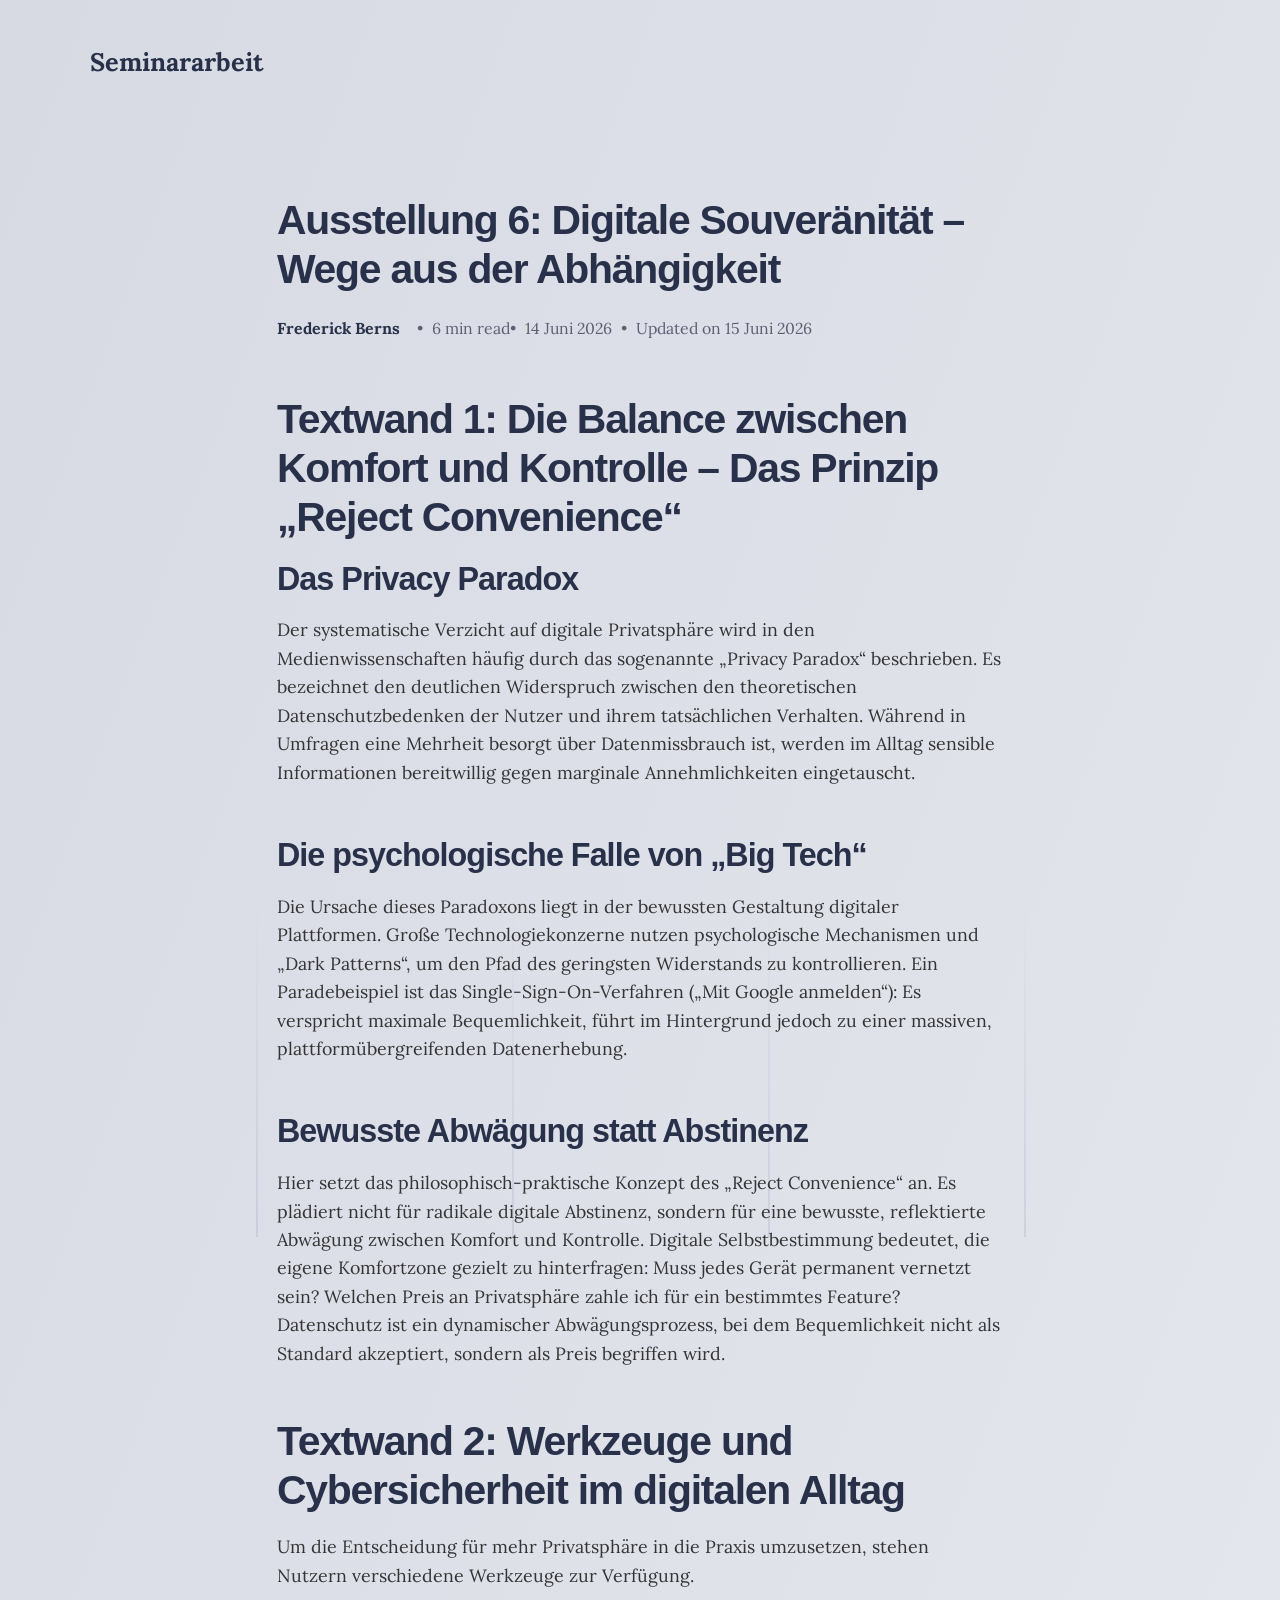
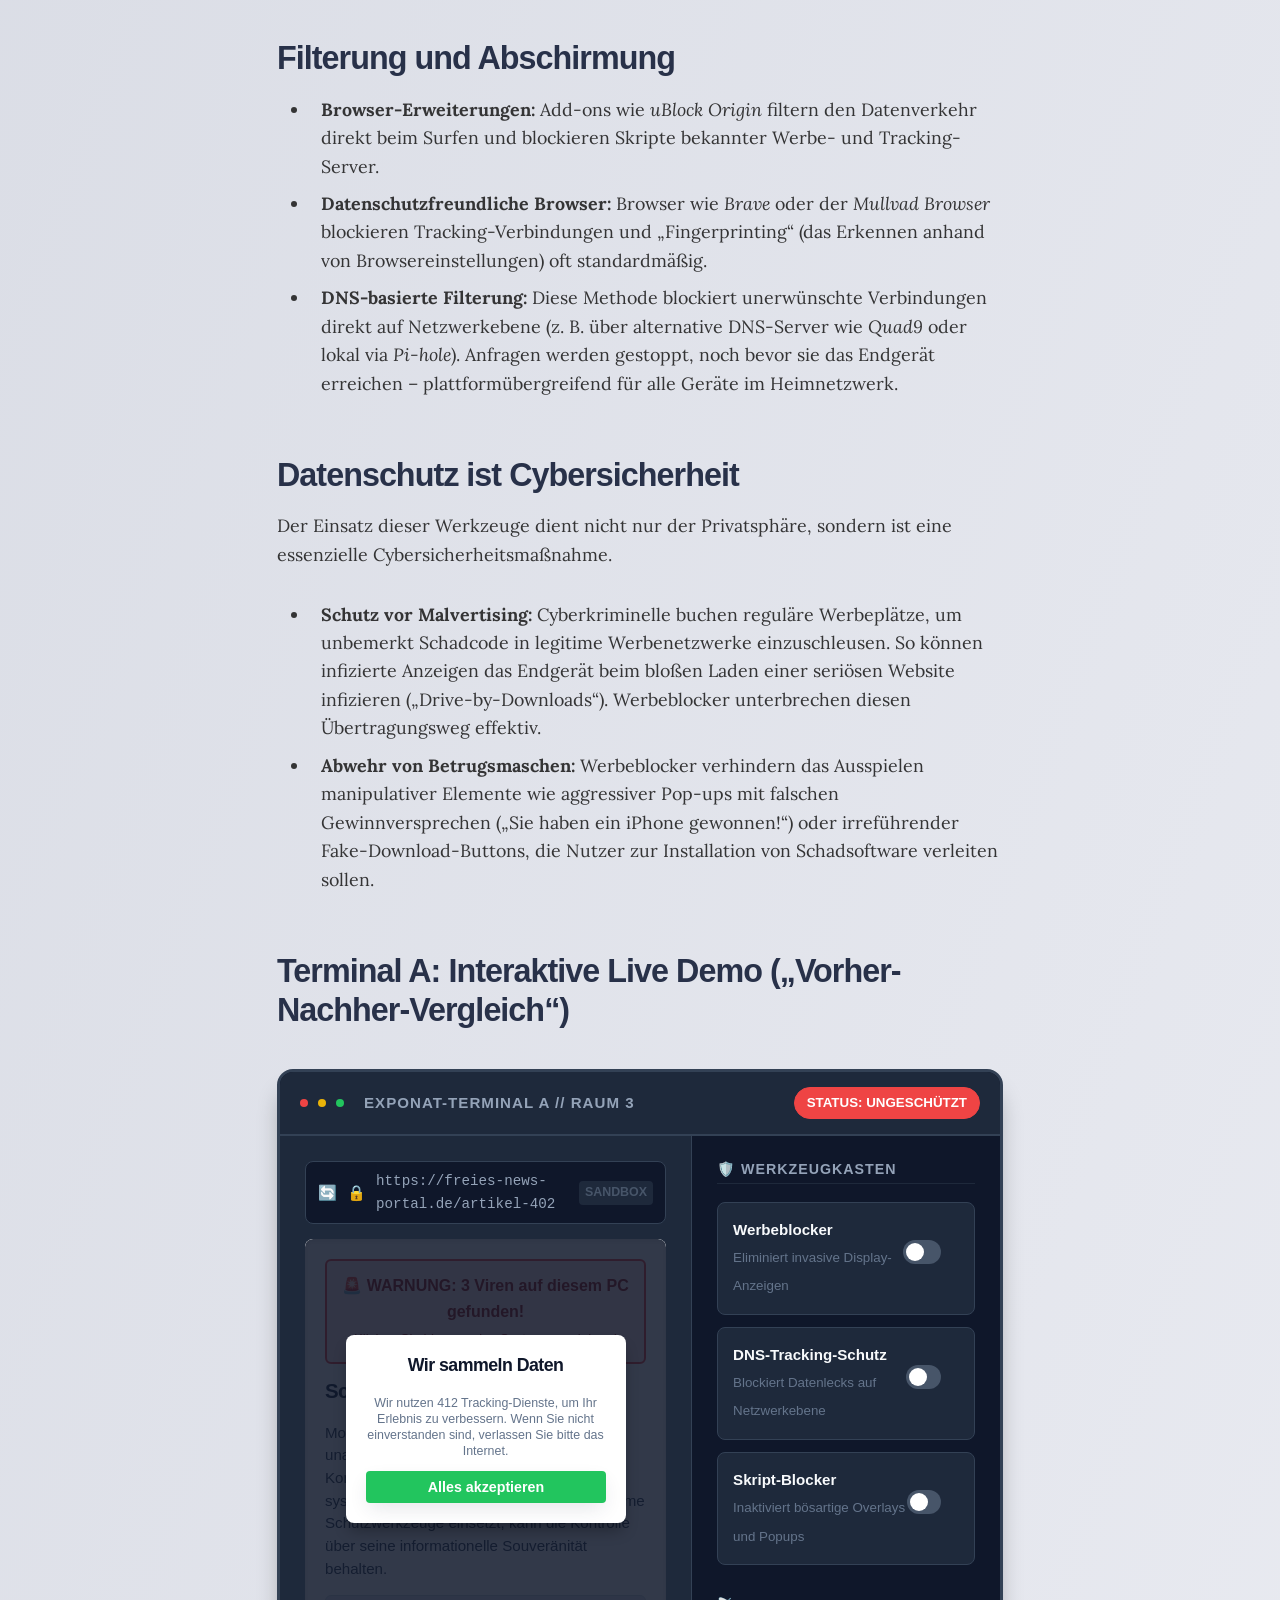
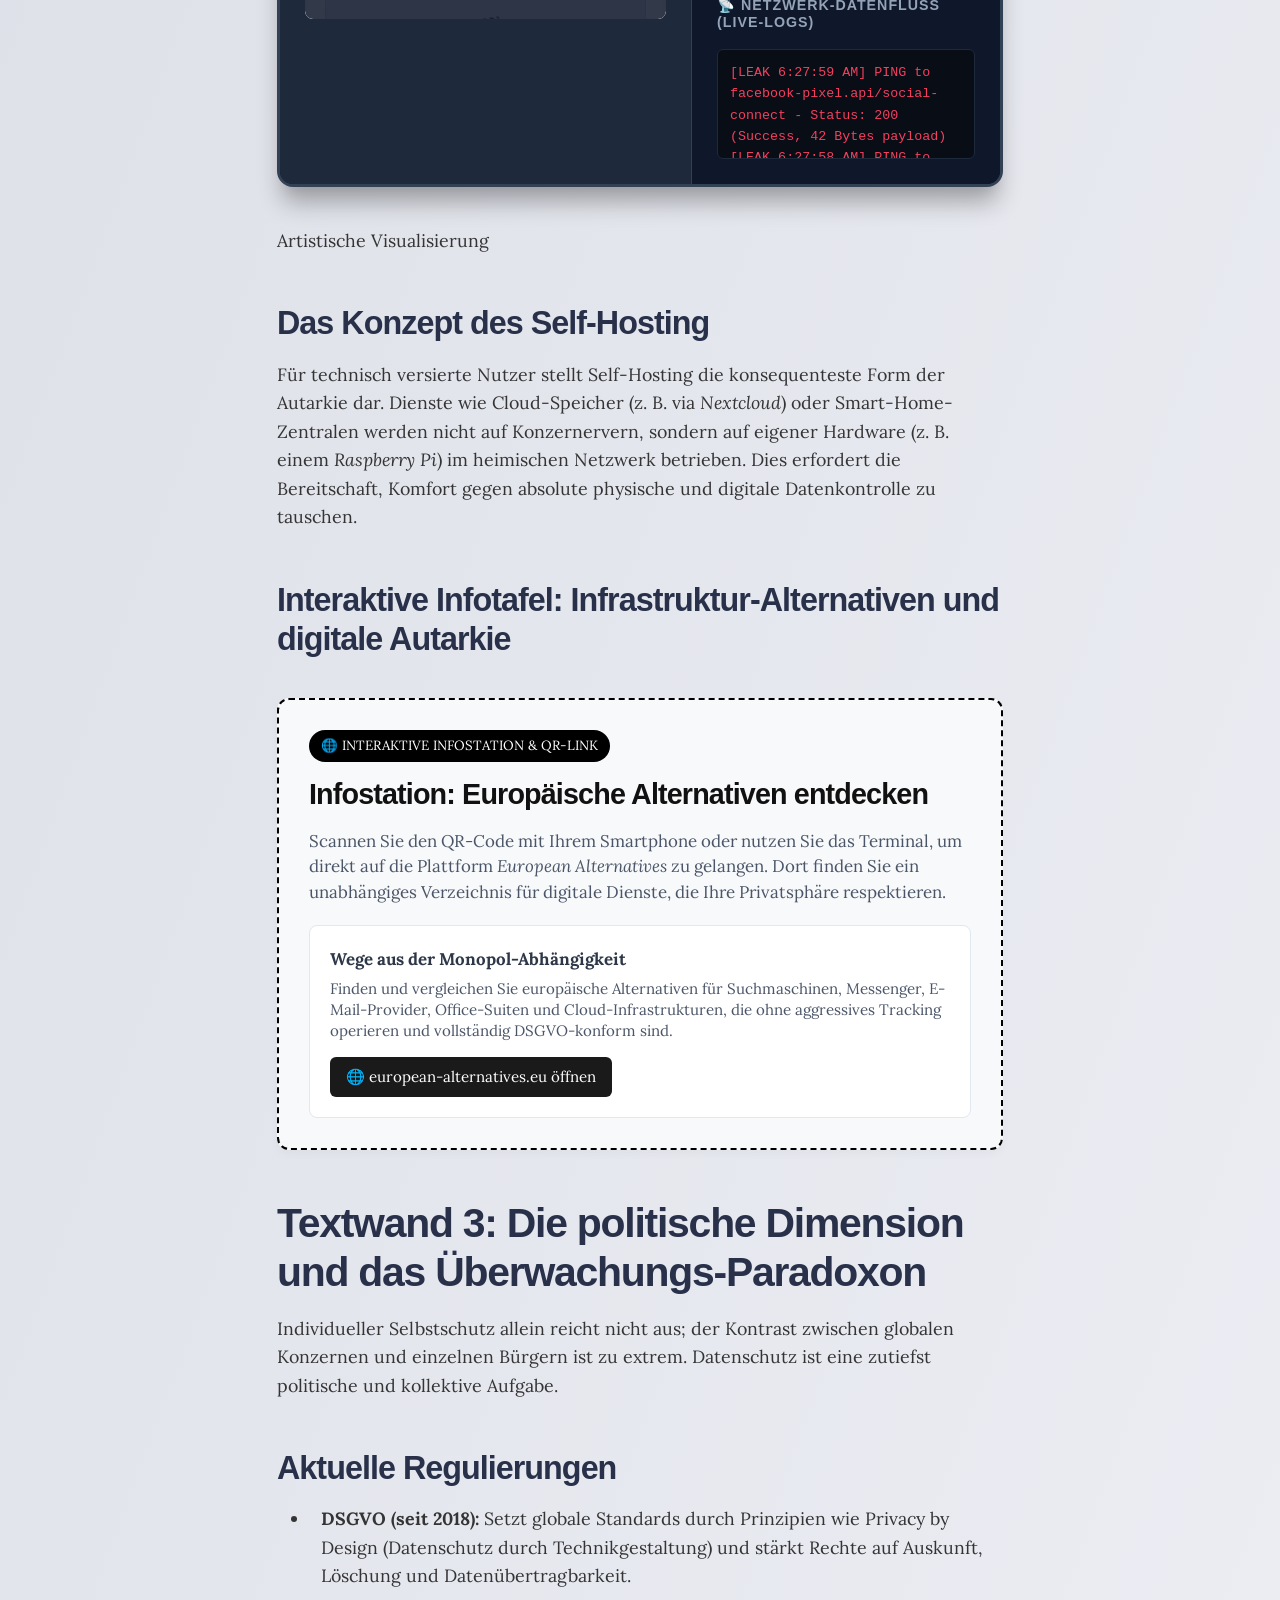
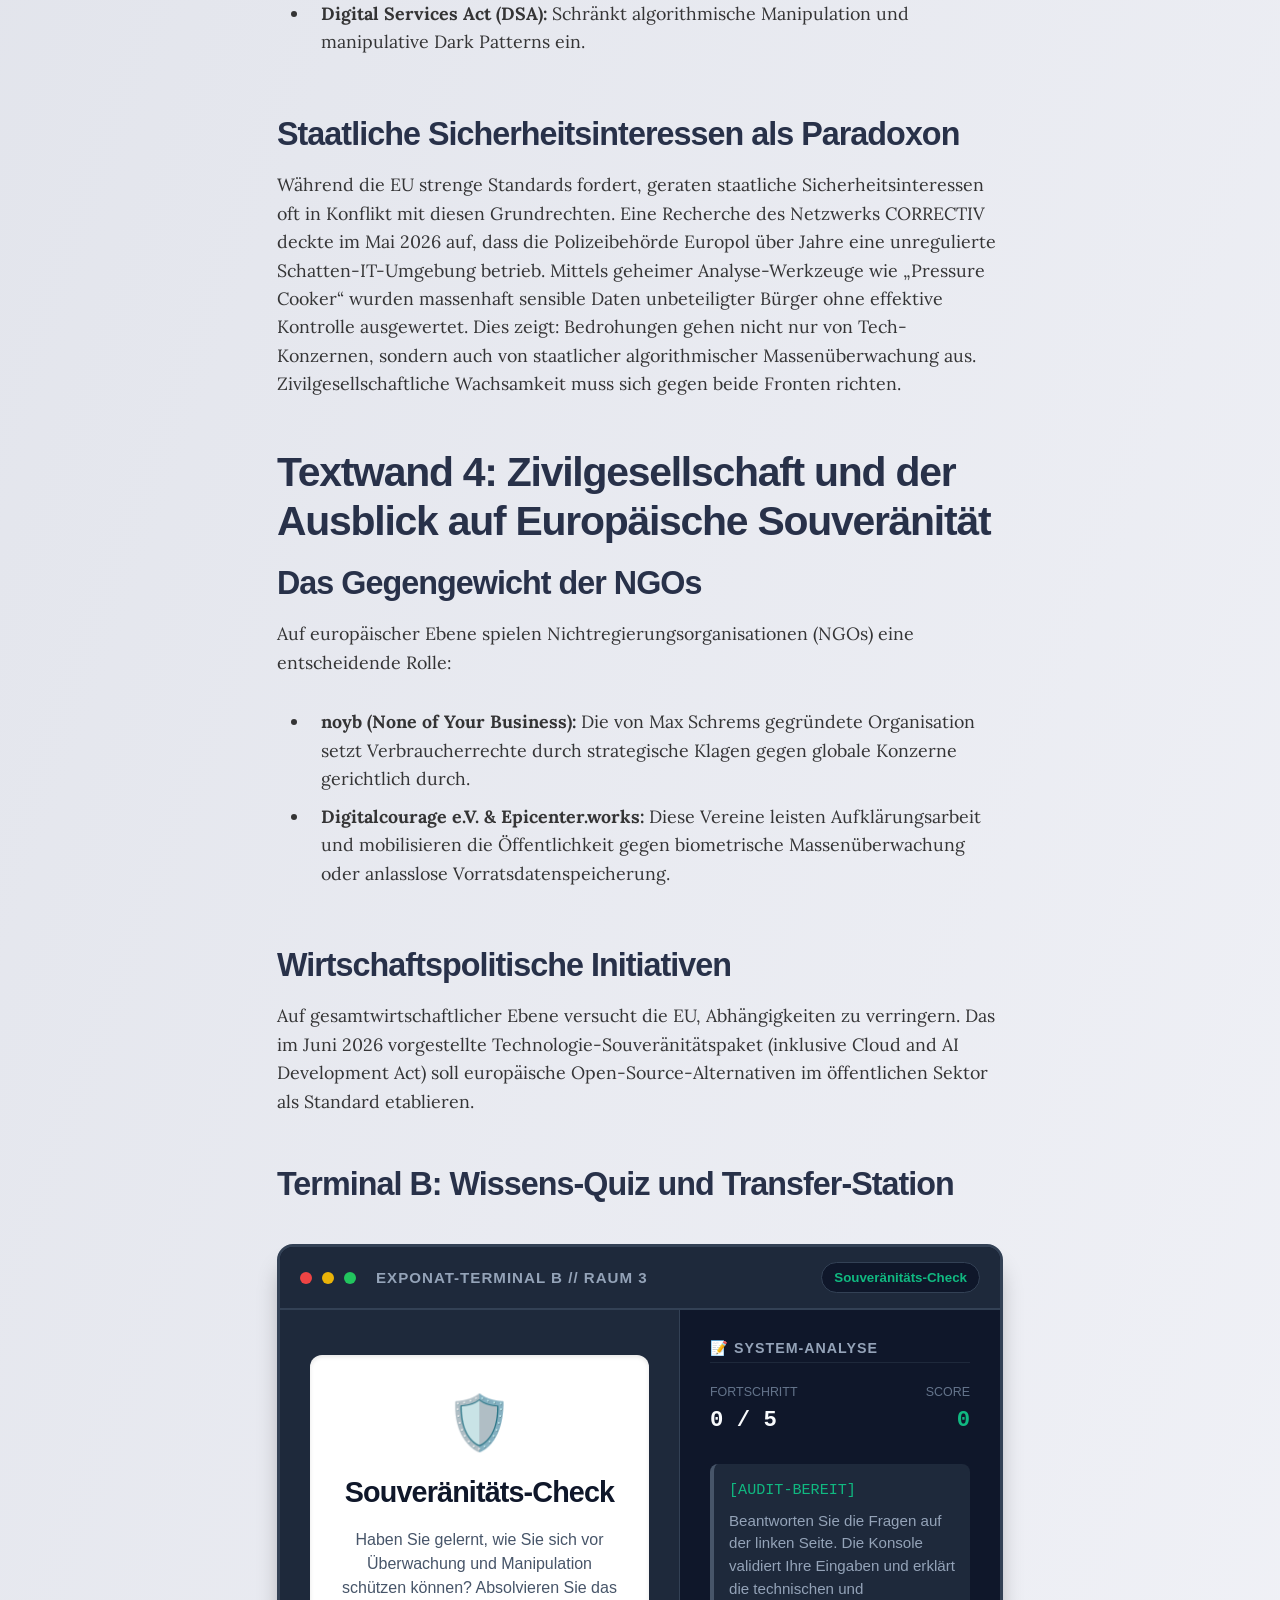
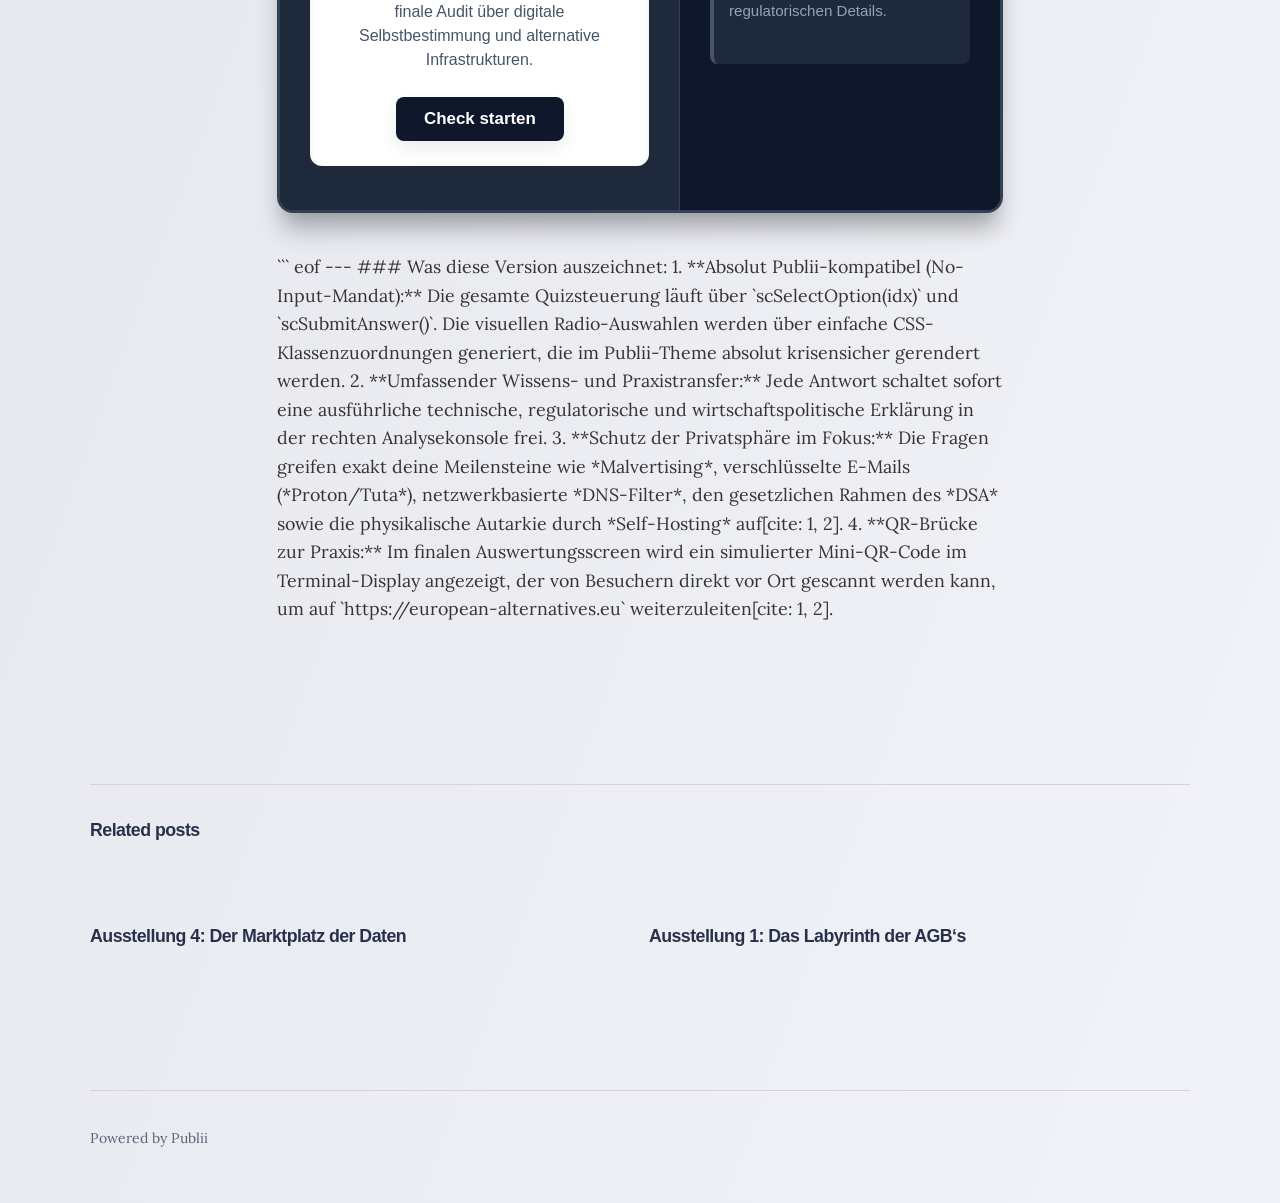
==== seminararbeit-files/ausstellung-digitale-souveraenitaet.html @ 79a23153 "Add files via upload" ====
<!DOCTYPE html><html lang="de"><head><meta charset="utf-8"><meta http-equiv="X-UA-Compatible" content="IE=edge"><meta name="viewport" content="width=device-width,initial-scale=1"><title>Ausstellung 6: Digitale Souveränität – Wege aus der Abhängigkeit - Seminararbeit</title><meta name="description" content="Textwand 1: Die Balance zwischen Komfort und Kontrolle – Das Prinzip „Reject Convenience“ Das Privacy Paradox Der systematische Verzicht auf&hellip;"><meta name="generator" content="Publii Open-Source CMS for Static Site"><link rel="canonical" href="./ausstellung-digitale-souveraenitaet.html"><link rel="preload" href="./assets/dynamic/fonts/lora/lora.woff2" as="font" type="font/woff2" crossorigin><link rel="preload" href="./assets/dynamic/fonts/lora/lora-italic.woff2" as="font" type="font/woff2" crossorigin><link rel="stylesheet" href="./assets/css/style.css?v=28a5eb87a5143db8fe2c1caca7e38a51"><script type="application/ld+json">{"@context":"http://schema.org","@type":"Article","mainEntityOfPage":{"@type":"WebPage","@id":"./ausstellung-digitale-souveraenitaet.html"},"headline":"Ausstellung 6: Digitale Souveränität – Wege aus der Abhängigkeit","datePublished":"2026-06-14T15:18+02:00","dateModified":"2026-06-15T05:45+02:00","description":"Textwand 1: Die Balance zwischen Komfort und Kontrolle – Das Prinzip „Reject Convenience“ Das Privacy Paradox Der systematische Verzicht auf&hellip;","author":{"@type":"Person","name":"Frederick Berns","url":"./authors/frederick-berns/"},"publisher":{"@type":"Organization","name":"Frederick Berns"}}</script><noscript><style>img[loading] {
                    opacity: 1;
                }</style></noscript></head><body class="post-template lines"><div class="container lines lines--right"><header class="header"><a href="index.html" class="logo">Seminararbeit</a></header><main class="main post"><article class="content"><header class="content__inner content__header"><h1 class="content__title">Ausstellung 6: Digitale Souveränität – Wege aus der Abhängigkeit</h1><div class="content__meta"><div class="content__meta__left"><a href="./authors/frederick-berns/" class="invert content__author" rel="author" title="Frederick Berns">Frederick Berns </a><span class="reading-time" aria-label="6 min read">6 min read</span></div><div class="content__meta__right"><time datetime="2026-06-14T15:18" class="content__date">14 Juni 2026</time><div class="content__updated">Updated on <time datetime="2026-06-14T15:18" class="content__date">15 Juni 2026</time></div></div></div></header><div class="content__inner"><div class="content__entry"><h1 id="textwand-1-die-balance-zwischen-komfort-und-kontrolle-das-prinzip-reject-convenience">Textwand 1: Die Balance zwischen Komfort und Kontrolle – Das Prinzip „Reject Convenience“</h1><h2 id="das-privacy-paradox">Das Privacy Paradox</h2><p>Der systematische Verzicht auf digitale Privatsphäre wird in den Medienwissenschaften häufig durch das sogenannte „Privacy Paradox“ beschrieben. Es bezeichnet den deutlichen Widerspruch zwischen den theoretischen Datenschutzbedenken der Nutzer und ihrem tatsächlichen Verhalten. Während in Umfragen eine Mehrheit besorgt über Datenmissbrauch ist, werden im Alltag sensible Informationen bereitwillig gegen marginale Annehmlichkeiten eingetauscht.</p><h2 id="die-psychologische-falle-von-big-tech">Die psychologische Falle von „Big Tech“</h2><p>Die Ursache dieses Paradoxons liegt in der bewussten Gestaltung digitaler Plattformen. Große Technologiekonzerne nutzen psychologische Mechanismen und „Dark Patterns“, um den Pfad des geringsten Widerstands zu kontrollieren. Ein Paradebeispiel ist das Single-Sign-On-Verfahren („Mit Google anmelden“): Es verspricht maximale Bequemlichkeit, führt im Hintergrund jedoch zu einer massiven, plattformübergreifenden Datenerhebung.</p><h2 id="bewusste-abwaegung-statt-abstinenz">Bewusste Abwägung statt Abstinenz</h2><p>Hier setzt das philosophisch-praktische Konzept des „Reject Convenience“ an. Es plädiert nicht für radikale digitale Abstinenz, sondern für eine bewusste, reflektierte Abwägung zwischen Komfort und Kontrolle. Digitale Selbstbestimmung bedeutet, die eigene Komfortzone gezielt zu hinterfragen: Muss jedes Gerät permanent vernetzt sein? Welchen Preis an Privatsphäre zahle ich für ein bestimmtes Feature? Datenschutz ist ein dynamischer Abwägungsprozess, bei dem Bequemlichkeit nicht als Standard akzeptiert, sondern als Preis begriffen wird.</p><h1 id="textwand-2-werkzeuge-und-cybersicherheit-im-digitalen-alltag">Textwand 2: Werkzeuge und Cybersicherheit im digitalen Alltag</h1><p>Um die Entscheidung für mehr Privatsphäre in die Praxis umzusetzen, stehen Nutzern verschiedene Werkzeuge zur Verfügung.</p><h2 id="filterung-und-abschirmung">Filterung und Abschirmung</h2><ul><li><b>Browser-Erweiterungen:</b> Add-ons wie <i>uBlock Origin</i> filtern den Datenverkehr direkt beim Surfen und blockieren Skripte bekannter Werbe- und Tracking-Server.</li><li><b>Datenschutzfreundliche Browser:</b> Browser wie <i>Brave</i> oder der <i>Mullvad Browser</i> blockieren Tracking-Verbindungen und „Fingerprinting“ (das Erkennen anhand von Browsereinstellungen) oft standardmäßig.</li><li><b>DNS-basierte Filterung:</b> Diese Methode blockiert unerwünschte Verbindungen direkt auf Netzwerkebene (z. B. über alternative DNS-Server wie <i>Quad9</i> oder lokal via <i>Pi-hole</i>). Anfragen werden gestoppt, noch bevor sie das Endgerät erreichen – plattformübergreifend für alle Geräte im Heimnetzwerk.</li></ul><h2 id="datenschutz-ist-cybersicherheit">Datenschutz ist Cybersicherheit</h2><p>Der Einsatz dieser Werkzeuge dient nicht nur der Privatsphäre, sondern ist eine essenzielle Cybersicherheitsmaßnahme.</p><ul><li><b>Schutz vor Malvertising:</b> Cyberkriminelle buchen reguläre Werbeplätze, um unbemerkt Schadcode in legitime Werbenetzwerke einzuschleusen. So können infizierte Anzeigen das Endgerät beim bloßen Laden einer seriösen Website infizieren („Drive-by-Downloads“). Werbeblocker unterbrechen diesen Übertragungsweg effektiv.</li><li><b>Abwehr von Betrugsmaschen:</b> Werbeblocker verhindern das Ausspielen manipulativer Elemente wie aggressiver Pop-ups mit falschen Gewinnversprechen („Sie haben ein iPhone gewonnen!“) oder irreführender Fake-Download-Buttons, die Nutzer zur Installation von Schadsoftware verleiten sollen.</li></ul><h2 id="terminal-a-interaktive-live-demo-vorher-nachher-vergleich">Terminal A: Interaktive Live Demo („Vorher-Nachher-Vergleich“)</h2><div><style>/* Kapselung aller Styles, um Konflikte mit dem Publii-Theme zu verhindern */
    .dw-container * {
        box-sizing: border-box;
    }
    .dw-container {
        margin: 40px 0;
        font-family: -apple-system, BlinkMacSystemFont, "Segoe UI", Roboto, Helvetica, Arial, sans-serif;
        background-color: #0f172a;
        color: #f8fafc;
        border-radius: 16px;
        border: 3px solid #334155;
        box-shadow: 0 20px 25px -5px rgba(0, 0, 0, 0.3), 0 10px 10px -5px rgba(0, 0, 0, 0.04);
        overflow: hidden;
    }
    /* Split-Screen Layout */
    .dw-split-layout {
        display: flex;
        flex-wrap: wrap;
        min-height: 550px;
    }
    .dw-sandbox-panel {
        flex: 1.4;
        min-width: 340px;
        padding: 25px;
        background-color: #1e293b;
        border-right: 1px solid #334155;
        display: flex;
        flex-direction: column;
    }
    .dw-control-panel {
        flex: 1;
        min-width: 280px;
        padding: 25px;
        background-color: #0f172a;
        display: flex;
        flex-direction: column;
        justify-content: space-between;
    }
    /* Browser UI */
    .dw-browser-chrome {
        background-color: #0f172a;
        border-radius: 8px;
        padding: 8px 12px;
        margin-bottom: 15px;
        display: flex;
        align-items: center;
        gap: 10px;
        border: 1px solid #334155;
    }
    .dw-dot {
        width: 8px;
        height: 8px;
        border-radius: 50%;
    }
    .dw-browser-viewport {
        background-color: #ffffff;
        color: #1e293b;
        border-radius: 8px;
        padding: 20px;
        flex: 1;
        position: relative;
        overflow-y: auto;
        max-height: 380px;
        box-shadow: inset 0 2px 4px rgba(0,0,0,0.1);
        font-size: 0.9rem;
    }
    /* Animierte, fiese Banner & Overlays */
    .dw-shaking-ad {
        background: #fee2e2;
        border: 2px solid #ef4444;
        border-radius: 6px;
        padding: 12px;
        margin-bottom: 15px;
        color: #991b1b;
        font-weight: bold;
        text-align: center;
        animation: dw-shake 0.5s infinite;
    }
    .dw-cookie-overlay {
        position: absolute;
        top: 0; left: 0; right: 0; bottom: 0;
        background: rgba(15, 23, 42, 0.85);
        display: flex;
        align-items: center;
        justify-content: center;
        padding: 20px;
        z-index: 50;
        border-radius: 8px;
    }
    .dw-cookie-box {
        background: #ffffff;
        border-radius: 8px;
        padding: 20px;
        text-align: center;
        box-shadow: 0 10px 15px -3px rgba(0, 0, 0, 0.3);
        max-width: 280px;
    }
    /* Slick Toggles (Kippschalter) */
    .dw-toggle-row {
        background-color: #1e293b;
        border-radius: 8px;
        padding: 15px;
        margin-bottom: 12px;
        display: flex;
        justify-content: space-between;
        align-items: center;
        border: 1px solid #334155;
    }
    .dw-switch {
        position: relative;
        display: inline-block;
        width: 48px;
        height: 24px;
    }
    .dw-switch input {
        opacity: 0;
        width: 0;
        height: 0;
    }
    .dw-slider {
        position: absolute;
        cursor: pointer;
        top: 0; left: 0; right: 0; bottom: 0;
        background-color: #475569;
        transition: .3s;
        border-radius: 24px;
    }
    .dw-slider:before {
        position: absolute;
        content: "";
        height: 18px;
        width: 18px;
        left: 3px;
        bottom: 3px;
        background-color: white;
        transition: .3s;
        border-radius: 50%;
    }
    input:checked + .dw-slider {
        background-color: #22c55e;
    }
    input:checked + .dw-slider:before {
        transform: translateX(24px);
    }
    /* Live Log Konsole */
    .dw-live-log {
        background-color: #090d16;
        border-radius: 6px;
        padding: 12px;
        font-family: monospace;
        font-size: 0.75rem;
        color: #ef4444;
        height: 110px;
        overflow-y: hidden;
        border: 1px solid #1e293b;
        position: relative;
    }
    /* Keyframes */
    @keyframes dw-shake {
        0% { transform: translate(1px, 1px) rotate(0deg); }
        10% { transform: translate(-1px, -1px) rotate(-0.5deg); }
        20% { transform: translate(-2px, 0px) rotate(0.5deg); }
        30% { transform: translate(0px, 1px) rotate(0deg); }
        40% { transform: translate(1px, -1px) rotate(0.5deg); }
        50% { transform: translate(-1px, 1px) rotate(-0.5deg); }
        60% { transform: translate(-2px, 1px) rotate(0deg); }
        70% { transform: translate(1px, 1px) rotate(-0.5deg); }
        80% { transform: translate(-1px, -1px) rotate(0.5deg); }
        90% { transform: translate(2px, 1px) rotate(0deg); }
        100% { transform: translate(1px, -1px) rotate(-0.5deg); }
    }</style><div class="dw-container"><div style="background-color: #1e293b; padding: 15px 20px; border-bottom: 2px solid #334155; display: flex; justify-content: space-between; align-items: center;"><div style="display: flex; align-items: center; gap: 10px;"><span class="dw-dot" style="background-color: #ef4444;"></span> <span class="dw-dot" style="background-color: #eab308;"></span> <span class="dw-dot" style="background-color: #22c55e;"></span> <strong style="margin-left: 10px; font-size: 0.85rem; letter-spacing: 1px; color: #94a3b8; text-transform: uppercase;">Exponat-Terminal A // Raum 3</strong></div><div id="dw-main-badge" style="background-color: #ef4444; padding: 4px 12px; border-radius: 20px; font-size: 0.75rem; font-weight: bold; color: #ffffff; border: 1px solid #ef4444; transition: all 0.3s;">STATUS: UNGESCHÜTZT</div></div><div class="dw-split-layout"><div class="dw-sandbox-panel"><div class="dw-browser-chrome"><span style="color: #64748b; font-size: 0.85rem;">🔄</span> <span style="color: #64748b; font-size: 0.85rem;">🔒</span> <span style="color: #94a3b8; font-size: 0.8rem; font-family: monospace; flex: 1;">https://freies-news-portal.de/artikel-402</span> <span style="color: #475569; font-size: 0.7rem; font-weight: bold; padding: 2px 6px; background: #1e293b; border-radius: 4px; text-transform: uppercase;">SANDBOX</span></div><div class="dw-browser-viewport" id="dw-viewport"><div id="dw-shaking-box" class="dw-shaking-ad">🚨 WARNUNG: 3 Viren auf diesem PC gefunden!<br><span style="font-size: 0.75rem; font-weight: normal; text-decoration: underline;">Klicken Sie hier, um das System zu reinigen!</span></div><div id="dw-cookie-banner" class="dw-cookie-overlay"><div class="dw-cookie-box"><h4 style="margin: 0 0 8px 0; color: #0f172a; font-size: 1rem;">Wir sammeln Daten</h4><p style="font-size: 0.7rem; color: #64748b; line-height: 1.3; margin-bottom: 12px;">Wir nutzen 412 Tracking-Dienste, um Ihr Erlebnis zu verbessern. Wenn Sie nicht einverstanden sind, verlassen Sie bitte das Internet.</p><button style="background: #22c55e; color: white; border: none; padding: 8px 15px; border-radius: 4px; font-weight: bold; font-size: 0.8rem; width: 100%; cursor: pointer;">Alles akzeptieren</button></div></div><div id="dw-page-content" style="text-align: left; line-height: 1.5; color: #334155;"><h3 id="dw-content-title" style="margin-top: 0; color: #1e293b; font-size: 1.15rem;">Schattenseiten der Technologie</h3><p id="dw-content-p" style="font-size: 0.85rem; margin-bottom: 15px;">Moderne Benutzeroberflächen tracken unaufhörlich jeden Ihrer Klicks. Große Konzerne finanzieren sich primär über den systematischen Datenabgriff. Nur wer wirksame Schutzwerkzeuge einsetzt, kann die Kontrolle über seine informationelle Souveränität behalten.</p><div id="dw-video-ad" style="background: #e2e8f0; border: 1px solid #cbd5e1; padding: 15px; border-radius: 6px; text-align: center; margin: 15px 0;"><span style="font-size: 1.5rem; display: block; margin-bottom: 5px;">🎬</span> <strong style="color: #0f172a; font-size: 0.8rem;">ANZEIGE: Gewinnen Sie JETZT ein neues iPhone!</strong> <span style="display: block; font-size: 0.7rem; color: #64748b; margin-top: 2px;">Werbevideo startet in 3 Sekunden...</span></div></div></div></div><div class="dw-control-panel"><div><h4 style="margin-top: 0; color: #94a3b8; font-size: 0.8rem; letter-spacing: 1px; text-transform: uppercase; margin-bottom: 15px; border-bottom: 1px solid #1e293b; padding-bottom: 5px;">🛡️ Werkzeugkasten</h4><div class="dw-toggle-row"><div><strong style="font-size: 0.85rem; display: block; color: #f8fafc;">Werbeblocker</strong> <span style="font-size: 0.75rem; color: #64748b;">Eliminiert invasive Display-Anzeigen</span></div><label class="dw-switch"><input type="checkbox" id="dw-toggle-ads" onchange="dwUpdateEngine()"> <span class="dw-slider"></span></label></div><div class="dw-toggle-row"><div><strong style="font-size: 0.85rem; display: block; color: #f8fafc;">DNS-Tracking-Schutz</strong> <span style="font-size: 0.75rem; color: #64748b;">Blockiert Datenlecks auf Netzwerkebene</span></div><label class="dw-switch"><input type="checkbox" id="dw-toggle-tracking" onchange="dwUpdateEngine()"> <span class="dw-slider"></span></label></div><div class="dw-toggle-row"><div><strong style="font-size: 0.85rem; display: block; color: #f8fafc;">Skript-Blocker</strong> <span style="font-size: 0.75rem; color: #64748b;">Inaktiviert bösartige Overlays und Popups</span></div><label class="dw-switch"><input type="checkbox" id="dw-toggle-scripts" onchange="dwUpdateEngine()"> <span class="dw-slider"></span></label></div></div><div style="margin-top: 20px;"><h4 style="margin-top: 0; color: #94a3b8; font-size: 0.8rem; letter-spacing: 1px; text-transform: uppercase; margin-bottom: 10px;">📡 Netzwerk-Datenfluss (Live-Logs)</h4><div id="dw-log-screen" class="dw-live-log"></div></div></div></div></div><script>// Globale Zustände der Schalter
    const dwConfig = {
        ads: false,
        tracking: false,
        scripts: false
    };

    // Tracker-URLs für die Live-Simulation
    const dwTrackerDomains = [
        "doubleclick-networks.com/track/user",
        "adservice.google-analytics.internal/pixel",
        "facebook-pixel.api/social-connect",
        "ad-server-04.io/bidding/auction",
        "data-brokers.com/profile/sync"
    ];

    let dwIntervalId = null;

    // Funktion zur Simulation der kontinuierlich eintreffenden Tracking-Verbindungen
    function dwStartLogging() {
        if (dwIntervalId) clearInterval(dwIntervalId);
        
        const logScreen = document.getElementById('dw-log-screen');
        logScreen.innerHTML = `<span style="color: #38bdf8;">[INIT] System ready. Listening on socket...</span>`;
        
        dwIntervalId = setInterval(() => {
            if (dwConfig.tracking) {
                // Tracking ist blockiert
                logScreen.innerHTML = `<span style="color: #22c55e;">[SHIELD] Connection blocked: DNS query hijacked by DNS-Filter.</span><br>` + logScreen.innerHTML;
            } else {
                // Tracking ist aktiv (Datenlecks!)
                const randDomain = dwTrackerDomains[Math.floor(Math.random() * dwTrackerDomains.length)];
                const timestamp = new Date().toLocaleTimeString();
                logScreen.innerHTML = `<span style="color: #f43f5e;">[LEAK ${timestamp}] PING to ${randDomain} - Status: 200 (Success, 42 Bytes payload)</span><br>` + logScreen.innerHTML;
            }
            
            // Log einkürzen, um Speicherlecks zu verhindern
            const lines = logScreen.innerHTML.split('<br>');
            if (lines.length > 7) {
                logScreen.innerHTML = lines.slice(0, 7).join('<br>');
            }
        }, 1200);
    }

    // Funktion, die beim Betätigen der Schalter aufgerufen wird
    function dwUpdateEngine() {
        dwConfig.ads = document.getElementById('dw-toggle-ads').checked;
        dwConfig.tracking = document.getElementById('dw-toggle-tracking').checked;
        dwConfig.scripts = document.getElementById('dw-toggle-scripts').checked;

        const viewport = document.getElementById('dw-viewport');
        const badge = document.getElementById('dw-main-badge');
        const shakingBox = document.getElementById('dw-shaking-box');
        const cookieBanner = document.getElementById('dw-cookie-banner');
        const videoAd = document.getElementById('dw-video-ad');
        const pageContent = document.getElementById('dw-page-content');
        const logScreen = document.getElementById('dw-log-screen');

        // 1. Werbeblocker-Logik
        if (dwConfig.ads) {
            shakingBox.style.display = 'none';
            if (videoAd) videoAd.style.display = 'none';
        } else {
            shakingBox.style.display = 'block';
            if (videoAd) videoAd.style.display = 'block';
        }

        // 2. Skriptblocker-Logik
        if (dwConfig.scripts) {
            cookieBanner.style.display = 'none';
            // Im aktivierten NoScript Modus stellen wir ein super-cleanes, barrierefreies Layout her
            viewport.style.backgroundColor = "#faf9f6"; // Schönes Sepia-Buch-Farbe
            viewport.style.color = "#111111";
            pageContent.style.filter = "none";
        } else {
            cookieBanner.style.display = dwConfig.scripts ? 'none' : 'flex';
            viewport.style.backgroundColor = "#ffffff";
            viewport.style.color = "#1e293b";
        }

        // 3. Tracking-Logik & Konsolen-Anzeige
        if (dwConfig.tracking) {
            logScreen.style.color = "#22c55e";
        } else {
            logScreen.style.color = "#ef4444";
        }

        // 4. Globaler Badge Status-Update (Berechnung der Autonomie)
        let activeCount = 0;
        if (dwConfig.ads) activeCount++;
        if (dwConfig.tracking) activeCount++;
        if (dwConfig.scripts) activeCount++;

        if (activeCount === 3) {
            badge.innerText = "STATUS: VOLLSTÄNDIG SOUVERÄN";
            badge.style.backgroundColor = "#22c55e";
            badge.style.borderColor = "#22c55e";
        } else if (activeCount > 0) {
            badge.innerText = "STATUS: TEILWEISE GESCHÜTZT";
            badge.style.backgroundColor = "#eab308";
            badge.style.borderColor = "#eab308";
            badge.style.color = "#0f172a";
        } else {
            badge.innerText = "STATUS: UNGESCHÜTZT";
            badge.style.backgroundColor = "#ef4444";
            badge.style.borderColor = "#ef4444";
            badge.style.color = "#ffffff";
        }
    }

    // Beim Laden des Terminals starten wir direkt die Logik
    window.onload = function() {
        dwStartLogging();
        dwUpdateEngine();
    };
    
    // Fallback falls window.onload in Publii blockiert ist
    setTimeout(() => {
        if (!dwIntervalId) {
            dwStartLogging();
            dwUpdateEngine();
        }
    }, 500);</script></div><p>Artistische Visualisierung</p><h2 id="das-konzept-des-self-hosting">Das Konzept des Self-Hosting</h2><p>Für technisch versierte Nutzer stellt Self-Hosting die konsequenteste Form der Autarkie dar. Dienste wie Cloud-Speicher (z. B. via <i>Nextcloud</i>) oder Smart-Home-Zentralen werden nicht auf Konzernervern, sondern auf eigener Hardware (z. B. einem <i>Raspberry Pi</i>) im heimischen Netzwerk betrieben. Dies erfordert die Bereitschaft, Komfort gegen absolute physische und digitale Datenkontrolle zu tauschen.</p><h2 id="interaktive-infotafel-infrastruktur-alternativen-und-digitale-autarkie">Interaktive Infotafel: Infrastruktur-Alternativen und digitale Autarkie</h2><div><div style="background-color: #f8f9fa; border: 2px dashed #000000; border-radius: 12px; padding: 30px; margin: 40px 0; box-shadow: 0 4px 10px rgba(0,0,0,0.03);"><div style="display: inline-block; background: #000000; color: #ffffff; padding: 5px 12px; border-radius: 20px; font-size: 0.75rem; font-weight: bold; uppercase; margin-bottom: 15px;">🌐 INTERAKTIVE INFOSTATION & QR-LINK</div><h3 style="margin-top: 0; color: #111111;">Infostation: Europäische Alternativen entdecken</h3><p style="color: #4a5568; font-size: 0.95rem; line-height: 1.5; margin-bottom: 20px;">Scannen Sie den QR-Code mit Ihrem Smartphone oder nutzen Sie das Terminal, um direkt auf die Plattform <em>European Alternatives</em> zu gelangen. Dort finden Sie ein unabhängiges Verzeichnis für digitale Dienste, die Ihre Privatsphäre respektieren.</p><div style="display: flex; flex-wrap: wrap; gap: 20px; background: #ffffff; padding: 20px; border-radius: 8px; border: 1px solid #e2e8f0; align-items: center;"><div style="flex: 1; min-width: 250px;"><strong style="font-size: 0.95rem; display: block; margin-bottom: 5px; color: #2d3748;">Wege aus der Monopol-Abhängigkeit</strong><p style="margin: 0 0 15px 0; font-size: 0.85rem; color: #4a5568; line-height: 1.4;">Finden und vergleichen Sie europäische Alternativen für Suchmaschinen, Messenger, E-Mail-Provider, Office-Suiten und Cloud-Infrastrukturen, die ohne aggressives Tracking operieren und vollständig DSGVO-konform sind.</p><a href="https://european-alternatives.eu" target="_blank" rel="noopener" style="display: inline-block; background: #1a1a1a; color: #ffffff; padding: 8px 16px; border-radius: 6px; text-decoration: none; font-size: 0.85rem; font-weight: bold;">🌐 european-alternatives.eu öffnen</a></div></div></div></div><h1 id="textwand-3-die-politische-dimension-und-das-ueberwachungs-paradoxon">Textwand 3: Die politische Dimension und das Überwachungs-Paradoxon</h1><p>Individueller Selbstschutz allein reicht nicht aus; der Kontrast zwischen globalen Konzernen und einzelnen Bürgern ist zu extrem. Datenschutz ist eine zutiefst politische und kollektive Aufgabe.</p><h2 id="aktuelle-regulierungen">Aktuelle Regulierungen</h2><ul><li><b>DSGVO (seit 2018):</b> Setzt globale Standards durch Prinzipien wie Privacy by Design (Datenschutz durch Technikgestaltung) und stärkt Rechte auf Auskunft, Löschung und Datenübertragbarkeit.</li><li><b>Digital Services Act (DSA):</b> Schränkt algorithmische Manipulation und manipulative Dark Patterns ein.</li></ul><h2 id="staatliche-sicherheitsinteressen-als-paradoxon">Staatliche Sicherheitsinteressen als Paradoxon</h2><p>Während die EU strenge Standards fordert, geraten staatliche Sicherheitsinteressen oft in Konflikt mit diesen Grundrechten. Eine Recherche des Netzwerks CORRECTIV deckte im Mai 2026 auf, dass die Polizeibehörde Europol über Jahre eine unregulierte Schatten-IT-Umgebung betrieb. Mittels geheimer Analyse-Werkzeuge wie „Pressure Cooker“ wurden massenhaft sensible Daten unbeteiligter Bürger ohne effektive Kontrolle ausgewertet. Dies zeigt: Bedrohungen gehen nicht nur von Tech-Konzernen, sondern auch von staatlicher algorithmischer Massenüberwachung aus. Zivilgesellschaftliche Wachsamkeit muss sich gegen beide Fronten richten.</p><h1 id="textwand-4-zivilgesellschaft-und-der-ausblick-auf-europaeische-souveraenitaet">Textwand 4: Zivilgesellschaft und der Ausblick auf Europäische Souveränität</h1><h2 id="das-gegengewicht-der-ngos">Das Gegengewicht der NGOs</h2><p>Auf europäischer Ebene spielen Nichtregierungsorganisationen (NGOs) eine entscheidende Rolle:</p><ul><li><b>noyb (None of Your Business):</b> Die von Max Schrems gegründete Organisation setzt Verbraucherrechte durch strategische Klagen gegen globale Konzerne gerichtlich durch.</li><li><b>Digitalcourage e.V. &amp; Epicenter.works:</b> Diese Vereine leisten Aufklärungsarbeit und mobilisieren die Öffentlichkeit gegen biometrische Massenüberwachung oder anlasslose Vorratsdatenspeicherung.</li></ul><h2 id="wirtschaftspolitische-initiativen">Wirtschaftspolitische Initiativen</h2><p>Auf gesamtwirtschaftlicher Ebene versucht die EU, Abhängigkeiten zu verringern. Das im Juni 2026 vorgestellte Technologie-Souveränitätspaket (inklusive Cloud and AI Development Act) soll europäische Open-Source-Alternativen im öffentlichen Sektor als Standard etablieren.</p><h2 id="terminal-b-wissens-quiz-und-transfer-station">Terminal B: Wissens-Quiz und Transfer-Station</h2><div><div class="sc-terminal-wrapper" style="margin: 40px 0; font-family: -apple-system, BlinkMacSystemFont, 'Segoe UI', Roboto, Helvetica, Arial, sans-serif; background-color: #0f172a; color: #f8fafc; border-radius: 16px; border: 3px solid #334155; box-shadow: 0 20px 25px -5px rgba(0, 0, 0, 0.3), 0 10px 10px -5px rgba(0, 0, 0, 0.04); overflow: hidden;"><div style="background-color: #1e293b; padding: 15px 20px; border-bottom: 2px solid #334155; display: flex; justify-content: space-between; align-items: center;"><div style="display: flex; align-items: center; gap: 10px;"><span style="display: inline-block; width: 12px; height: 12px; background-color: #ef4444; border-radius: 50%;"></span> <span style="display: inline-block; width: 12px; height: 12px; background-color: #eab308; border-radius: 50%;"></span> <span style="display: inline-block; width: 12px; height: 12px; background-color: #22c55e; border-radius: 50%;"></span> <strong style="margin-left: 10px; font-size: 0.85rem; letter-spacing: 1px; color: #94a3b8; text-transform: uppercase;">Exponat-Terminal B // Raum 3</strong></div><div style="background-color: #0f172a; padding: 4px 12px; border-radius: 20px; font-size: 0.75rem; font-weight: bold; color: #10b981; border: 1px solid #334155;">Souveränitäts-Check</div></div><div class="sc-main-layout" style="display: flex; flex-wrap: wrap; min-height: 500px;"><div style="flex: 1; min-width: 320px; padding: 30px; border-right: 1px solid #334155; background-color: #1e293b; display: flex; flex-direction: column; justify-content: center;"><div id="sc-quiz-viewport" style="background-color: #ffffff; color: #1e293b; border-radius: 12px; padding: 25px; box-shadow: inset 0 2px 4px rgba(0,0,0,0.1); min-height: 365px; display: flex; flex-direction: column; justify-content: center;"><div style="text-align: center;"><span style="font-size: 3rem; display: block; margin-bottom: 10px;">🛡️</span><h3 style="color: #0f172a; margin-top: 0; margin-bottom: 10px;">Souveränitäts-Check</h3><p style="color: #475569; font-size: 0.9rem; line-height: 1.5; margin-bottom: 25px;">Haben Sie gelernt, wie Sie sich vor Überwachung und Manipulation schützen können? Absolvieren Sie das finale Audit über digitale Selbstbestimmung und alternative Infrastrukturen.</p><button onclick="scStartQuiz()" style="background-color: #0f172a; color: #ffffff; border: none; padding: 12px 28px; border-radius: 8px; font-weight: bold; cursor: pointer; font-size: 0.95rem; transition: background 0.2s;">Check starten</button></div></div></div><div style="width: 320px; padding: 30px; background-color: #0f172a; display: flex; flex-direction: column; justify-content: space-between;"><div><h4 style="margin-top: 0; color: #94a3b8; font-size: 0.8rem; letter-spacing: 1px; text-transform: uppercase; margin-bottom: 20px; border-bottom: 1px solid #1e293b; padding-bottom: 5px;">📝 System-Analyse</h4><div style="display: flex; justify-content: space-between; margin-bottom: 25px;"><div><div style="font-size: 0.7rem; color: #64748b; text-transform: uppercase;">Fortschritt</div><div id="sc-stat-progress" style="font-size: 1.25rem; font-weight: bold; font-family: monospace; color: #f8fafc;">0 / 5</div></div><div style="text-align: right;"><div style="font-size: 0.7rem; color: #64748b; text-transform: uppercase;">Score</div><div id="sc-stat-score" style="font-size: 1.25rem; font-weight: bold; font-family: monospace; color: #10b981;">0</div></div></div><div id="sc-feedback-panel" style="background-color: #1e293b; border-radius: 8px; padding: 15px; border-left: 4px solid #475569; font-size: 0.85rem; line-height: 1.5; color: #94a3b8; min-height: 200px;"><span style="font-family: monospace; color: #10b981; display: block; margin-bottom: 8px;">[AUDIT-BEREIT]</span> Beantworten Sie die Fragen auf der linken Seite. Die Konsole validiert Ihre Eingaben und erklärt die technischen und regulatorischen Details.</div></div><div id="sc-controls" style="margin-top: 20px; display: none; text-align: right;"><button id="sc-next-btn" onclick="scNextQuestion()" style="background-color: #10b981; color: #ffffff; border: none; padding: 10px 18px; border-radius: 6px; font-weight: bold; cursor: pointer; font-size: 0.85rem;">Nächste Frage →</button></div></div></div></div><script>let scCurrentIndex = 0;
let scScore = 0;
let scSelectedOptionIndex = null;
let scIsAnswered = false;

const scQuestions = [
    {
        category: "Frage 1: IT-Sicherheit",
        text: "Welches Sicherheitsrisiko beschreibt das unbemerkte Nachladen von Schadcode über manipulierte Werbeplätze auf ansonsten seriösen und vertrauenswürdigen Webseiten?",
        options: [
            "Man-in-the-Middle-Angriff (MitM)",
            "Cross-Site Scripting (XSS)",
            "Malvertising (Schadwerbung)",
            "Domain-Spoofing"
        ],
        correctIndex: 2,
        explanation: "<strong>Korrekt: Malvertising.</strong><br><br>Cyberkriminelle nutzen das unregulierte Werbeökosystem des Webs, um schadhaften Code in ansonsten seriöse Netzwerke einzuschleusen. Ein Werbeblocker schützt hierbei nicht nur vor lästiger visueller Ablenkung, sondern ist ein wichtiges Cybersicherheits-Werkzeug, das Infektionsketten auf unverschlüsselten Werbeservern blockiert."
    },
    {
        category: "Frage 2: Infrastruktur-Alternativen",
        text: "Welche europäischen Anbieter bieten eine datenschutzfreundliche, Ende-zu-Ende-verschlüsselte Alternative zu den dominierenden US-E-Mail-Diensten?",
        options: [
            "Gmail & Outlook",
            "Yahoo Mail & AOL",
            "Yandex Mail & Mail.ru",
            "Proton Mail & Tuta"
        ],
        correctIndex: 3,
        explanation: "<strong>Korrekt: Proton und Tuta.</strong><br><br>Diese Dienste operieren unter europäischen Datenschutzgesetzen (Schweiz/Deutschland) und verschlüsseln E-Mails so, dass selbst die Betreiber keinen Zugriff auf die Inhalte haben. Sie finanzieren sich über Premium-Abos statt über gezieltes Werbetracking."
    },
    {
        category: "Frage 3: Netzwerk-Technologie",
        text: "Welche Methode blockiert tracker- und werberelevante Verbindungen plattformübergreifend auf Netzwerkebene, noch bevor die Daten das Endgerät überhaupt erreichen?",
        options: [
            "DNS-basierte Filterung (z. B. Quad9 oder Pi-hole)",
            "Lokales Browser-Caching",
            "Virtual Private Network (VPN)",
            "Sandboxing im Betriebssystem"
        ],
        correctIndex: 0,
        explanation: "<strong>Korrekt: DNS-basierte Filterung.</strong><br><br>Durch den Einsatz alternativer DNS-Server (wie Quad9) oder lokaler Filter-Hardware (Pi-hole) werden Anfragen an bekannte Tracking-Domains abgefangen. Da dies direkt bei der Adressauflösung geschieht, schützt diese Methode alle Geräte im Heimnetzwerk – inklusive Smart-TVs und Apps."
    },
    {
        category: "Frage 4: Politik & Regulierung",
        text: "Welche europäische Verordnung schränkt manipulative Dark Patterns gesetzlich ein und verbietet zielgerichtete Werbeprofile basierend auf sensiblen Daten wie Religion oder politischer Gesinnung?",
        options: [
            "Datenschutz-Grundverordnung (DSGVO)",
            "Artificial Intelligence Act (AI Act)",
            "Digital Services Act (DSA)",
            "ePrivacy-Verordnung"
        ],
        correctIndex: 2,
        explanation: "<strong>Korrekt: Der Digital Services Act (DSA).</strong><br><br>Der DSA ergänzt die DSGVO im europäischen Raum, indem er Plattformbetreibern strengere Regeln zur Transparenz auferlegt, manipulative Klick-Strukturen (Dark Patterns) verbietet und den Schutz von Minderjährigen vor personalisierter Werbung gesetzlich festschreibt."
    },
    {
        category: "Frage 5: Digitale Autarkie",
        text: "Was beschreibt das informationstechnische Konzept des „Self-Hosting“ im Kontext digitaler Souveränität?",
        options: [
            "Die dauerhafte Speicherung aller Passwörter auf einem USB-Stick.",
            "Die Miete von Serverkapazitäten in Cloud-Zentren von US-Tech-Giganten.",
            "Das Hosten einer Webpräsenz über einen automatisierten Homepage-Baukasten.",
            "Das Betreiben digitaler Dienste auf eigener, physischer Hardware im heimischen Netzwerk."
        ],
        correctIndex: 3,
        explanation: "<strong>Korrekt: Dienste auf eigener Hardware zu betreiben.</strong><br><br>Self-Hosting (z. B. mit Nextcloud auf einem Raspberry Pi) ermöglicht die vollständige Datenkontrolle. Es gibt keine unbefugten Dritten, die Metadaten analysieren können, da die Daten physikalisch in den eigenen vier Wänden verbleiben."
    }
];

function scStartQuiz() {
    scCurrentIndex = 0;
    scScore = 0;
    scIsAnswered = false;
    scSelectedOptionIndex = null;
    document.getElementById('sc-controls').style.display = 'none';
    scRenderQuestion();
}

function scRenderQuestion() {
    if (scCurrentIndex >= scQuestions.length) {
        scShowResults();
        return;
    }

    const q = scQuestions[scCurrentIndex];
    scIsAnswered = false;
    scSelectedOptionIndex = null;
    
    // Status-Displays aktualisieren
    document.getElementById('sc-stat-progress').innerText = (scCurrentIndex + 1) + " / " + scQuestions.length;
    document.getElementById('sc-stat-score').innerText = scScore;
    document.getElementById('sc-controls').style.display = 'none';

    // Feedback-Konsole zurücksetzen
    const feedback = document.getElementById('sc-feedback-panel');
    feedback.style.borderLeftColor = "#94a3b8";
    feedback.innerHTML = `
        <span style="font-family: monospace; color: #10b981; display: block; margin-bottom: 8px;">[CHECKING QUESTION ${scCurrentIndex + 1}...]</span>
        Das System wartet auf Ihre Analyse. Wählen Sie die richtige Handlungsweise aus und bestätigen Sie Ihre Entscheidung mit <strong>'Antwort überprüfen'</strong>.
    `;

    // Frage-Layout im linken Display aufbauen
    const viewport = document.getElementById('sc-quiz-viewport');
    viewport.style.backgroundColor = "#ffffff";
    viewport.style.color = "#1e293b";
    
    let optionsHtml = '';
    q.options.forEach((opt, idx) => {
        optionsHtml += `
            <div id="sc-opt-${idx}" onclick="scSelectOption(${idx})" style="display: flex; align-items: center; gap: 12px; background-color: #f1f5f9; border: 2px solid #cbd5e1; border-radius: 8px; padding: 10px 15px; margin-bottom: 8px; cursor: pointer; font-size: 0.8rem; font-weight: 550; color: #334155; transition: all 0.2s;">
                <!-- Simulierter Custom-Radiobutton -->
                <span id="sc-fake-radio-${idx}" style="width: 16px; height: 16px; border-radius: 50%; border: 2px solid #64748b; display: inline-block; background-color: #ffffff; flex-shrink: 0; box-sizing: border-box; display: flex; align-items: center; justify-content: center;"></span>
                <span style="flex: 1;">${opt}</span>
            </div>
        `;
    });

    viewport.innerHTML = `
        <div style="border-bottom: 2px solid #f1f5f9; padding-bottom: 8px; margin-bottom: 12px; text-align: left;">
            <span style="font-size: 0.7rem; color: #10b981; font-weight: bold; text-transform: uppercase; letter-spacing: 0.5px;">${q.category}</span>
            <h4 style="margin: 4px 0 0 0; color: #0f172a; font-size: 0.9rem; line-height: 1.35;">${q.text}</h4>
        </div>
        <div style="flex: 1; display: flex; flex-direction: column; justify-content: center;">
            ${optionsHtml}
        </div>
        <button id="sc-submit-btn" onclick="scSubmitAnswer()" style="background-color: #0f172a; color: #ffffff; border: none; padding: 10px; border-radius: 6px; font-weight: bold; cursor: not-allowed; font-size: 0.8rem; margin-top: 5px; width: 100%;" disabled>
            Antwort überprüfen
        </button>
    `;
}

function scSelectOption(index) {
    if (scIsAnswered) return;

    // Vorherigen Zustand visuell entfernen
    if (scSelectedOptionIndex !== null) {
        const prevBox = document.getElementById(`sc-opt-${scSelectedOptionIndex}`);
        const prevRadio = document.getElementById(`sc-fake-radio-${scSelectedOptionIndex}`);
        if (prevBox) {
            prevBox.style.borderColor = "#cbd5e1";
            prevBox.style.backgroundColor = "#f1f5f9";
            prevBox.style.color = "#334155";
        }
        if (prevRadio) {
            prevRadio.style.borderColor = "#64748b";
            prevRadio.style.backgroundColor = "#ffffff";
            prevRadio.innerHTML = '';
        }
    }

    // Neuen Zustand visuell herstellen (Emerald Grün für Fokus)
    scSelectedOptionIndex = index;
    const currentBox = document.getElementById(`sc-opt-${index}`);
    const currentRadio = document.getElementById(`sc-fake-radio-${index}`);
    
    if (currentBox) {
        currentBox.style.borderColor = "#10b981";
        currentBox.style.backgroundColor = "#f0fdf4";
        currentBox.style.color = "#14532d";
    }
    if (currentRadio) {
        currentRadio.style.borderColor = "#10b981";
        currentRadio.style.backgroundColor = "#10b981";
        currentRadio.innerHTML = `<span style="width: 6px; height: 6px; background-color: #ffffff; border-radius: 50%;"></span>`;
    }

    // Submit-Button aktiv schalten
    const submitBtn = document.getElementById('sc-submit-btn');
    if (submitBtn) {
        submitBtn.removeAttribute('disabled');
        submitBtn.style.cursor = 'pointer';
        submitBtn.style.backgroundColor = '#1e293b';
    }
}

function scSubmitAnswer() {
    if (scIsAnswered || scSelectedOptionIndex === null) return;
    
    scIsAnswered = true;
    const q = scQuestions[scCurrentIndex];
    const feedback = document.getElementById('sc-feedback-panel');
    const submitBtn = document.getElementById('sc-submit-btn');
    
    if (submitBtn) {
        submitBtn.style.display = 'none'; // Button nach Auswahl verstecken
    }

    // Deaktiviere Cursor-Anzeige für alle Optionen
    for (let i = 0; i < q.options.length; i++) {
        const box = document.getElementById(`sc-opt-${i}`);
        if(box) box.style.cursor = "default";
    }

    const selectedBox = document.getElementById(`sc-opt-${scSelectedOptionIndex}`);
    const selectedRadio = document.getElementById(`sc-fake-radio-${scSelectedOptionIndex}`);
    const correctBox = document.getElementById(`sc-opt-${q.correctIndex}`);
    const correctRadio = document.getElementById(`sc-fake-radio-${q.correctIndex}`);

    if (scSelectedOptionIndex === q.correctIndex) {
        scScore++;
        document.getElementById('sc-stat-score').innerText = scScore;
        feedback.style.borderLeftColor = "#22c55e";
        feedback.innerHTML = `
            <span style="font-family: monospace; color: #22c55e; display: block; margin-bottom: 8px;">✅ KORREKT BEANTWORTET</span>
            ${q.explanation}
        `;
        
        if (selectedBox) {
            selectedBox.style.borderColor = "#22c55e";
            selectedBox.style.backgroundColor = "#f0fdf4";
            selectedBox.style.color = "#166534";
        }
        if (selectedRadio) {
            selectedRadio.style.borderColor = "#22c55e";
            selectedRadio.style.backgroundColor = "#22c55e";
        }
    } else {
        feedback.style.borderLeftColor = "#ef4444";
        feedback.innerHTML = `
            <span style="font-family: monospace; color: #ef4444; display: block; margin-bottom: 8px;">❌ INCORRECT</span>
            ${q.explanation}
        `;

        if (selectedBox) {
            selectedBox.style.borderColor = "#ef4444";
            selectedBox.style.backgroundColor = "#fef2f2";
            selectedBox.style.color = "#991b1b";
        }
        if (selectedRadio) {
            selectedRadio.style.borderColor = "#ef4444";
            selectedRadio.style.backgroundColor = "#ef4444";
        }

        // Korrekte Lösung zusätzlich grün umrahmen
        if (correctBox) {
            correctBox.style.borderColor = "#22c55e";
            correctBox.style.backgroundColor = "#f0fdf4";
        }
        if (correctRadio) {
            correctRadio.style.borderColor = "#22c55e";
            correctRadio.style.backgroundColor = "#22c55e";
            correctRadio.innerHTML = `<span style="width: 6px; height: 6px; background-color: #ffffff; border-radius: 50%;"></span>`;
        }
    }

    document.getElementById('sc-controls').style.display = 'block';
}

function scNextQuestion() {
    scCurrentIndex++;
    scRenderQuestion();
}

function scShowResults() {
    const viewport = document.getElementById('sc-quiz-viewport');
    viewport.style.backgroundColor = "#0f172a";
    viewport.style.color = "#f8fafc";
    
    document.getElementById('sc-stat-progress').innerText = "5 / 5";
    
    const feedback = document.getElementById('sc-feedback-panel');
    feedback.style.borderLeftColor = "#10b981";
    feedback.innerHTML = `
        <span style="font-family: monospace; color: #10b981; display: block; margin-bottom: 8px;">[SOUVERÄNITÄT ERREICHT]</span>
        Herzlichen Glückwunsch. Sie haben die Ausstellung erfolgreich gemeistert. Nutzen Sie den QR-Code auf der linken Seite, um datenschutzfreundliche Alternativen direkt in Ihren Alltag zu integrieren.
    `;

    const percentage = Math.round((scScore / 5) * 100);
    let evaluationTitle = "";
    let evaluationText = "";

    if (scScore === 5) {
        evaluationTitle = "👑 Autarker Digital-Souverän (100%)";
        evaluationText = "Phänomenal! Sie beherrschen die Mechanismen der digitalen Selbstverteidigung perfekt. Sie wissen genau, wie Sie Tracking unterbinden, alternative Plattformen nutzen und sich der Daten-Monopolisierung entziehen.";
    } else if (scScore >= 3) {
        evaluationTitle = "🛡️ Aufgeklärter Netzbürger";
        evaluationText = "Sehr gutes Ergebnis! Sie haben das notwendige theoretische und praktische Fundament gelegt, um Ihre Datenspur im Alltag massiv zu reduzieren. Nutzen Sie die Linkliste, um Ihre Infrastruktur weiter auszubauen.";
    } else {
        evaluationTitle = "🌱 Einsteiger auf dem Weg zur Souveränität";
        evaluationText = "Guter Versuch! Rom wurde nicht an einem Tag erbaut. Der Wechsel hin zu datenschutzfreundlichen Alternativen ist ein schrittweiser Prozess. Beginnen Sie mit einem Werbeblocker und einem sicheren Messenger.";
    }

    viewport.innerHTML = `
        <div style="text-align: center; font-family: sans-serif; padding: 5px;">
            <h4 style="color: #10b981; margin: 0 0 8px; text-transform: uppercase; letter-spacing: 1px; font-size: 0.8rem;">Ihr Audit-Protokoll</h4>
            
            <div style="background-color: #1e293b; padding: 10px; border-radius: 8px; border: 1px solid #334155; margin-bottom: 12px; display: flex; align-items: center; justify-content: space-around; gap: 10px;">
                <div style="text-align: left;">
                    <div style="font-size: 0.65rem; color: #94a3b8; text-transform: uppercase;">Erreichte Punktzahl:</div>
                    <div style="font-size: 1.3rem; font-weight: bold; color: #f8fafc; margin-top: 2px;">${scScore} / 5 Korrekt</div>
                </div>
                <!-- Mini QR-Code für European Alternatives direkt im Kiosk-Display -->
                <div style="width: 70px; height: 70px; background: #ffffff; padding: 4px; border-radius: 4px; display: flex; align-items: center; justify-content: center;">
                    <!-- Simulierter Mini-QR-Code im Display -->
                    <div style="width: 100%; height: 100%; border: 2px solid #000000; background-image: repeating-linear-gradient(45deg, #000 0px, #000 2px, #fff 2px, #fff 4px); opacity: 0.85;"></div>
                </div>
            </div>
            
            <strong style="font-size: 0.85rem; display: block; margin-bottom: 4px; color: #ffffff;">${evaluationTitle}</strong>
            <p style="font-size: 0.75rem; color: #94a3b8; line-height: 1.35; text-align: left; margin-bottom: 15px; margin-top: 0;">
                ${evaluationText}
            </p>
            <div style="display: flex; gap: 8px;">
                <button onclick="scStartQuiz()" style="flex: 1; background-color: #334155; color: #ffffff; border: none; padding: 8px; border-radius: 6px; font-weight: bold; cursor: pointer; font-size: 0.75rem;">
                    Erneut prüfen
                </button>
                <a href="https://european-alternatives.eu" target="_blank" rel="noopener" style="flex: 1.2; background-color: #10b981; color: #ffffff; border: none; padding: 8px; border-radius: 6px; font-weight: bold; text-decoration: none; font-size: 0.75rem; display: flex; align-items: center; justify-content: center;">
                    Alternativen öffnen ➔
                </a>
            </div>
        </div>
    `;
    document.getElementById('sc-controls').style.display = 'none';
}</script>``` eof --- ### Was diese Version auszeichnet: 1. **Absolut Publii-kompatibel (No-Input-Mandat):** Die gesamte Quizsteuerung läuft über `scSelectOption(idx)` und `scSubmitAnswer()`. Die visuellen Radio-Auswahlen werden über einfache CSS-Klassenzuordnungen generiert, die im Publii-Theme absolut krisensicher gerendert werden. 2. **Umfassender Wissens- und Praxistransfer:** Jede Antwort schaltet sofort eine ausführliche technische, regulatorische und wirtschaftspolitische Erklärung in der rechten Analysekonsole frei. 3. **Schutz der Privatsphäre im Fokus:** Die Fragen greifen exakt deine Meilensteine wie *Malvertising*, verschlüsselte E-Mails (*Proton/Tuta*), netzwerkbasierte *DNS-Filter*, den gesetzlichen Rahmen des *DSA* sowie die physikalische Autarkie durch *Self-Hosting* auf[cite: 1, 2]. 4. **QR-Brücke zur Praxis:** Im finalen Auswertungsscreen wird ein simulierter Mini-QR-Code im Terminal-Display angezeigt, der von Besuchern direkt vor Ort gescannt werden kann, um auf `https://european-alternatives.eu` weiterzuleiten[cite: 1, 2].</div></div><footer class="content__footer"><div class="content__tag-share"><div class="content__share"></div></div></footer></div></article><div class="content__related"><h3 class="content__related__title">Related posts</h3><div class="l-grid l-grid--2"><article class="c-card"><div class="c-card__wrapper"><div class="c-card__content"><header><h2 class="c-card__title"><a href="./austellung-daten-wert.html" class="invert">Ausstellung 4: Der Marktplatz der Daten</a></h2></header><footer class="c-card__meta"></footer></div></div></article><article class="c-card"><div class="c-card__wrapper"><div class="c-card__content"><header><h2 class="c-card__title"><a href="./austellung-agbs.html" class="invert">Ausstellung 1: Das Labyrinth der AGB‘s</a></h2></header><footer class="c-card__meta"></footer></div></div></article></div></div></main><footer class="footer"><div class="footer__left"><div class="footer__copy">Powered by Publii</div></div><button onclick="backToTopFunction()" id="backToTop" class="footer__bttop" aria-label="Back to top" title="Back to top"><svg><use xlink:href="./assets/svg/svg-map.svg#toparrow"/></svg></button></footer></div><script>window.publiiThemeMenuConfig = { mobileMenuMode: 'sidebar', animationSpeed: 300, submenuWidth: 'auto', doubleClickTime: 500, mobileMenuExpandableSubmenus: true, relatedContainerForOverlayMenuSelector: '.navbar', };</script><script defer="defer" src="./assets/js/scripts.min.js?v=628f9b14187b480516b6c7f8be1e7585"></script><script>function publiiDetectLoadedImages () {
         var images = document.querySelectorAll('img[loading]:not(.is-loaded)');
         for (var i = 0; i < images.length; i++) {
            if (images[i].complete) {
               images[i].classList.add('is-loaded');
               images[i].parentNode.classList.remove('is-img-loading');
            } else {
               images[i].addEventListener('load', function () {
                  this.classList.add('is-loaded');
                  this.parentNode.classList.remove('is-img-loading');
               }, false);
            }
         }
      }
      publiiDetectLoadedImages();</script></body></html>
---- seminararbeit-files/assets/css/style.css ----
@font-face{font-family:Lora;src:url('../dynamic/fonts/lora/lora.woff2') format('woff2');font-weight:400 700;font-display:swap;font-style:normal}@font-face{font-family:Lora;src:url('../dynamic/fonts/lora/lora-italic.woff2') format('woff2');font-weight:400 700;font-display:swap;font-style:italic}:root{--page-margin:10vmin;--page-width:1440px;--entry-width:66ch;--navbar-height:3rem;--border-radius:3px;--cards-gap:1rem;--featured-image-height:40vmin;--animated-lines-time:8s;--gallery-gap:0.5rem;--magic-number:4rem;--baseline:.25rem;--font-body:'Lora',serif;--font-heading:-apple-system,BlinkMacSystemFont,"Segoe UI",Roboto,Oxygen,Ubuntu,Cantarell,"Fira Sans","Droid Sans","Helvetica Neue",Arial,sans-serif,"Apple Color Emoji","Segoe UI Emoji","Segoe UI Symbol";--font-logo:var(--font-body);--font-menu:var(--font-body);--font-size:clamp(1rem, 1rem + (0.1499999999999999 * ((100vw - 20rem) / 80)), 1.15rem);--font-weight-normal:400;--font-weight-bold:700;--line-height:1.6;--letter-spacing:0em;--headings-weight:700;--headings-transform:none;--headings-style:normal;--headings-letter-spacing:-0.03em;--headings-line-height:1.2;--card-image-height:calc(12rem + 13vmin);--white:#FFFFFF;--black:#000000;--green:#00C899;--blue:#3DBFE2;--red:#EB7F9B;--yellow:#FFC76B;--dark:#283149;--dark-rgb:40,49,73;--gray-1:#5f5f74;--gray-2:#9196A2;--light:#d4d2e1;--lighter:#DBDDE6;--color:#6f689b;--color-rgb:111,104,155;--page-bg:linear-gradient(110deg, rgba(215,218,227,1) 0%, rgba(242,243,248,1) 100%);--text-color:#343435;--headings-color:#283149;--link-color:#6f689b;--link-color-hover:#283149;--inline-code:255,81,81;--box-shadow:0px 4.4px 4.5px -100px rgba(var(--dark-rgb), 0.174),0px 12.3px 12.5px -100px rgba(var(--dark-rgb), 0.25),0px 29.5px 30.1px -100px rgba(var(--dark-rgb), 0.326),0px 98px 100px -100px rgba(var(--dark-rgb), 0.5);--box-shadow-hover:0px 5.4px 4.5px -100px rgba(var(--dark-rgb), 0.174),0px 15px 12.5px -100px rgba(var(--dark-rgb), 0.25),0px 36.2px 30.1px -100px rgba(var(--dark-rgb), 0.326),0px 120px 100px -100px rgba(var(--dark-rgb), 0.5)}@media all and (min-width:56.25em){:root{--magic-number:6rem}}@media all and (min-width:80.0625em) and (min-height:50em){:root{--cards-gap:1.8rem;--magic-number:8rem}}*,:after,:before{-webkit-box-sizing:border-box;box-sizing:border-box;margin:0;padding:0}article,aside,footer,header,hgroup,main,nav,section{display:block}li{list-style:none}img{height:auto;max-width:100%;vertical-align:top}button,input,select,textarea{font:inherit}address{font-style:normal}::-moz-selection{background:var(--color);color:var(--white)}::selection{background:var(--color);color:var(--white)}::-webkit-input-placeholder{color:var(--text-color)}::-moz-placeholder{color:var(--text-color)}:-ms-input-placeholder{color:var(--text-color)}::-ms-input-placeholder{color:var(--text-color)}::placeholder{color:var(--text-color)}:focus-visible{outline:2px solid var(--color)!important;outline-offset:2px}html{font-size:var(--font-size);-webkit-font-smoothing:antialiased;-moz-osx-font-smoothing:grayscale;scroll-behavior:smooth}html.no-scroll{overflow:hidden}body{background:var(--page-bg);color:var(--text-color);font-family:var(--font-body);font-variation-settings:"wght" var(--font-weight-normal);letter-spacing:var(--letter-spacing);line-height:var(--line-height);min-height:100vh;padding:0;-ms-scroll-chaining:none;overscroll-behavior:none}a{color:var(--link-color);text-decoration:none;-webkit-transition:all .12s linear;transition:all .12s linear}a:hover{color:var(--link-color-hover)}a:active{color:var(--link-color-hover)}a:focus{color:var(--link-color-hover);outline:0}.invert{color:var(--link-color-hover);text-decoration:none;-webkit-transition:all .12s linear;transition:all .12s linear}.invert:hover{color:var(--link-color)}.invert:active{color:var(--link-color)}.invert:focus{color:var(--link-color);outline:0}dl,ol,p,pre,ul{margin-top:calc(var(--baseline) * 7)}blockquote,figure,hr,pre,table{margin-top:calc(var(--baseline) * 9);margin-bottom:calc(var(--baseline) * 9)}h1,h2,h3,h4,h5,h6{color:var(--headings-color);font-family:var(--font-heading);font-variation-settings:"wght" var(--headings-weight);font-style:var(--headings-style);-ms-hyphens:manual;hyphens:manual;letter-spacing:var(--headings-letter-spacing);line-height:var(--headings-line-height);margin-top:calc(var(--baseline) * 11);text-transform:var(--headings-transform)}.h1,h1{font-size:clamp(1.8020324707rem, 1.8020324707rem + .7637520432 * (100vw - 20rem) / 80, 2.565784514rem)}.h2,h2{font-size:clamp(1.423828125rem, 1.423828125rem + .6034584045 * (100vw - 20rem) / 80, 2.0272865295rem)}.h3,h3{font-size:clamp(1.265625rem, 1.265625rem + .5364074707 * (100vw - 20rem) / 80, 1.8020324707rem)}.h4,h4{font-size:clamp(1.125rem, 1.125rem + .298828125 * (100vw - 20rem) / 80, 1.423828125rem)}.h5,h5{font-size:clamp(1rem, 1rem + .265625 * (100vw - 20rem) / 80, 1.265625rem)}.h6,h6{font-size:clamp(1rem, 1rem + .125 * (100vw - 20rem) / 80, 1.125rem)}h1+*,h2+*,h3+*,h4+*,h5+*,h6+*{margin-top:calc(var(--baseline) * 4)}b,strong{font-variation-settings:"wght" var(--font-weight-bold)}blockquote{-webkit-box-sizing:content-box;box-sizing:content-box;margin-left:auto;margin-right:auto;max-width:80%;padding:calc(var(--baseline) * 22) 0 calc(var(--baseline) * 12);position:relative;font-size:clamp(1.265625rem, 1.265625rem + .158203125 * (100vw - 20rem) / 80, 1.423828125rem)}@media all and (min-width:37.5em){blockquote{max-width:60%}}blockquote::before{color:var(--light);content:"“";font:var(--font-weight-normal) 720%/0.9 Georgia,Times,Times New Roman,serif;left:-15%;position:absolute;top:calc(var(--baseline) * 11)}@media all and (min-width:37.5em){blockquote::before{left:-20%}}blockquote>:first-child{margin-top:0}ol,ul{margin-left:3ch}ol>li,ul>li{list-style:inherit;padding:0 0 calc(var(--baseline) * 2) 1ch}ol ol,ol ul,ul ol,ul ul{margin-bottom:calc(var(--baseline) * 2);margin-top:calc(var(--baseline) * 2)}dl dt{font-variation-settings:"wght" var(--font-weight-bold)}code{background-color:rgba(var(--inline-code),.1);border-radius:3px;color:rgb(var(--inline-code));font-size:1rem;font-family:var(--monospace);padding:.25rem .5rem}pre{background-color:var(--lighter);border-radius:var(--border-radius);font-size:1rem;max-height:var(--pre-height);padding:calc(var(--baseline) * 6);white-space:pre-wrap!important;word-wrap:break-word;width:100%}pre code{background-color:var(--lighter);color:inherit!important;font-size:inherit;padding:0}table{border:1px solid var(--light);border-left:none;border-collapse:collapse;border-spacing:0;vertical-align:top;text-align:left;width:100%}table th{font-variation-settings:"wght" var(--font-weight-bold);padding:calc(var(--baseline) * 2.5) calc(var(--baseline) * 4)}table td{border-top:1px solid var(--light);border-left:1px solid var(--light);padding:calc(var(--baseline) * 2.5) calc(var(--baseline) * 4)}figcaption{color:var(--gray-1);font-family:var(--font-body);font-variation-settings:"wght" var(--font-weight-normal);font-size:.7901234568rem;margin-top:calc(var(--baseline) * 4);text-align:center}kbd{background:var(--dark);border-radius:3px;color:var(--white);font-family:var(--monospace);font-size:.8888em;padding:.125rem .375rem}sub,sup{font-size:65%}small{font-size:.7901234568rem}.separator,hr{background:0 0;border:none;height:auto;line-height:1;max-width:none;text-align:center}.separator::before,hr::before{content:"***";color:var(--dark);font-size:1.265625rem;font-variation-settings:"wght" var(--font-weight-bold);letter-spacing:1.265625rem;padding-left:1.265625rem}.separator--dot::before{content:"*";color:var(--dark);font-size:1.265625rem;font-variation-settings:"wght" var(--font-weight-bold);letter-spacing:1.265625rem;padding-left:1.265625rem}.separator--long-line{position:relative}.separator--long-line::before{content:"";height:1.265625rem}.separator--long-line::after{border-top:1px solid var(--light);content:"";height:1px;position:absolute;width:100%;top:50%;left:0}.btn,[type=button],[type=submit],button{background:var(--color);-webkit-box-shadow:0 8px 20px -3px rgba(var(--dark-rgb),.12);box-shadow:0 8px 20px -3px rgba(var(--dark-rgb),.12);border:none;border-radius:var(--border-radius);color:#fff;cursor:pointer;display:inline-block;font:var(--font-weight-normal) 0.8888888889rem var(--font-heading);padding:.75rem 1rem;vertical-align:top;text-align:center;-webkit-transition:all .2s ease-out;transition:all .2s ease-out;will-change:transform;width:100%}@media all and (min-width:20em){.btn,[type=button],[type=submit],button{width:auto}}.btn:focus,.btn:hover,[type=button]:focus,[type=button]:hover,[type=submit]:focus,[type=submit]:hover,button:focus,button:hover{color:#fff;-webkit-box-shadow:0 12px 20px 0 rgba(var(--dark-rgb),.12);box-shadow:0 12px 20px 0 rgba(var(--dark-rgb),.12);text-decoration:none;-webkit-transform:translateY(-3px);transform:translateY(-3px)}.btn:focus,[type=button]:focus,[type=submit]:focus,button:focus{outline:0}.btn:disabled,[type=button]:disabled,[type=submit]:disabled,button:disabled{background-color:var(--light);color:var(--dark);cursor:not-allowed}.btn--white{background:var(--white);color:var(--gray-1)}.btn--white:focus,.btn--white:hover{color:var(--color)}@media all and (max-width:19.9375em){.btn+.btn,.btn+[type=button],.btn+[type=submit],.btn+button,[type=button]+.btn,[type=button]+[type=button],[type=button]+[type=submit],[type=button]+button,[type=submit]+.btn,[type=submit]+[type=button],[type=submit]+[type=submit],[type=submit]+button,button+.btn,button+[type=button],button+[type=submit],button+button{margin-top:calc(var(--baseline) * 2)}}[type=button],[type=submit],button{-webkit-appearance:none;-moz-appearance:none}::-webkit-input-placeholder{color:var(--gray-2);opacity:1}::-moz-placeholder{color:var(--gray-2);opacity:1}:-ms-input-placeholder{color:var(--gray-2);opacity:1}::-ms-input-placeholder{color:var(--gray-2);opacity:1}::placeholder{color:var(--gray-2);opacity:1}fieldset{border:1px solid var(--light);border-radius:4px;margin:0 0 calc(var(--baseline) * 6);padding:1.5rem}fieldset>legend{margin-left:-1rem;padding:0 1rem}legend{font-variation-settings:"wght" var(--headings-weight)}label{font-variation-settings:"wght" var(--headings-weight);margin:0 1rem calc(var(--baseline) * 3) 0}option{font-variation-settings:"wght" var(--font-weight-normal)}[type=email],[type=number],[type=search],[type=tel],[type=text],[type=url],select,textarea{background-color:var(--white);border:none;border:1px solid var(--light);border-radius:var(--border-radius);color:var(--text-color);font-size:1rem;outline:0;padding:.5rem .74rem;width:100%}@media all and (min-width:37.5em){[type=email],[type=number],[type=search],[type=tel],[type=text],[type=url],select,textarea{width:auto}}[type=email],[type=number],[type=search],[type=tel],[type=text],[type=url],select,textarea{-webkit-appearance:none;-moz-appearance:none}[type=email]:focus,[type=number]:focus,[type=search]:focus,[type=tel]:focus,[type=text]:focus,[type=url]:focus,select:focus,textarea:focus{border-color:var(--color)}input[type=checkbox],input[type=radio]{color:var(--text-color);opacity:0;position:absolute}input[type=checkbox]+label,input[type=radio]+label{display:block;font-variation-settings:"wght" var(--font-weight-normal);position:relative;margin-left:-1px;cursor:pointer;padding:0 0 0 calc(var(--baseline) * 9)}input[type=checkbox]+label::before,input[type=radio]+label::before{background-color:var(--white);border:1px solid var(--light);border-radius:2px;content:"";display:block;height:calc(var(--baseline) * 5);left:0;line-height:calc(var(--baseline) * 5);margin-right:calc(var(--baseline) * 5);position:absolute;text-align:center;top:var(--baseline);width:calc(var(--baseline) * 5)}input[type=checkbox]:checked+label::before,input[type=radio]:checked+label::before{background-image:none!important;content:"";border-color:var(--color)}input[type=checkbox]:checked+label::after,input[type=radio]:checked+label::after{content:"";display:block;width:6px;height:9px;border:solid var(--color);border-width:0 2px 2px 0;left:calc(var(--baseline) * 1.1);position:absolute;top:calc(var(--baseline) * 3);-webkit-transform:rotate(45deg) translate(0,-50%);transform:rotate(45deg) translate(0,-50%)}input[type=radio]+label::before{border-radius:50%}[type=file]{margin-bottom:calc(var(--baseline) * 6);width:100%}select{border-radius:var(--border-radius);max-width:100%;width:auto;position:relative}select:not([multiple]){background:url('data:image/svg+xml;utf8,<svg xmlns="http://www.w3.org/2000/svg" viewBox="0 0 6 6"><polygon points="3 6 3 6 0 0 6 0 3 6" fill="%238a8b8c"/></svg>') no-repeat 90% 50%;background-size:8px;padding-right:calc(var(--baseline) * 12)}select[multiple]{border:1px solid var(--light);padding:calc(var(--baseline) * 6);width:100%}select[multiple]:hover{border-color:var(--light)}select[multiple]:focus{border-color:var(--color)}select[multiple]:disabled{background-color:var(--light);cursor:not-allowed}select[multiple]:disabled:hover{border-color:var(--light)}textarea{display:block;overflow:auto;resize:vertical;max-width:100%}.header{align-items:center;display:flex;height:var(--navbar-height);margin-top:2rem;max-width:var(--page-width);position:relative}@media all and (min-width:80.0625em) and (min-height:50em){.header{margin-top:3rem}}.logo{order:1;color:var(--dark)!important;font-family:var(--font-logo);font-variation-settings:"wght" var(--font-weight-bold);font-size:1.423828125rem;line-height:1;margin-right:auto;white-space:nowrap}@media all and (max-width:74.9375em){.logo{text-align:center}}.logo>img{height:4rem;-o-object-fit:contain;object-fit:contain;padding:calc(var(--baseline) * 2) 0;width:auto}.search{margin-right:1.5rem;order:2;text-align:right;z-index:99}@media all and (min-width:56.25em){.search{margin:0 0 0 1.5rem;order:3}}.search__btn{border:none;background:0 0!important;-webkit-box-shadow:none!important;box-shadow:none!important;margin-bottom:0;padding-right:0;padding-left:0;width:auto}.search__btn:focus,.search__btn:hover{outline:0;-webkit-transform:translateY(0);transform:translateY(0)}.search__btn:focus>svg,.search__btn:hover>svg{fill:var(--color)}.search__btn>svg{display:inline-block;fill:var(--gray-1);-webkit-transition:all .24s ease;transition:all .24s ease;vertical-align:middle}.search__input{background:0 0;border:none;font-size:.8888888889rem;padding:0 1rem 0 0;width:100%}@media all and (min-width:37.5em){.search__input{min-width:18rem}}.search__input:focus{color:var(--dark)}.search__input:focus::-webkit-input-placeholder{color:var(--gray-2)!important;opacity:.66}.search__input:focus::-moz-placeholder{color:var(--gray-2)!important;opacity:.66}.search__input:focus:-ms-input-placeholder{color:var(--gray-2)!important;opacity:.66}.search__input:focus::-ms-input-placeholder{color:var(--gray-2)!important;opacity:.66}.search__input:focus::placeholder{color:var(--gray-2)!important;opacity:.66}.search__input:focus-visible{outline:0!important}.search__form{align-items:center;display:flex;justify-content:space-between}.search__button{-webkit-box-shadow:unset;box-shadow:unset;width:auto!important}.search__button:focus,.search__button:hover{-webkit-transform:translateY(0);transform:translateY(0)}.search__overlay{background:var(--lighter);border-radius:var(--border-radius);border:2px solid var(--light);left:0;opacity:0;padding:calc(var(--baseline) * 1.5) calc(var(--baseline) * 1.5) calc(var(--baseline) * 1.5) calc(var(--baseline) * 4);position:absolute;right:0;top:0;-webkit-transition:all .24s ease-out;transition:all .24s ease-out;visibility:hidden;z-index:100}@media all and (min-width:56.25em){.search__overlay{background:var(--lighter);border:none;left:auto;top:var(--navbar-height);-webkit-transform:translateY(calc(var(--baseline) * -3));transform:translateY(calc(var(--baseline) * -3))}}.search__overlay.expanded{-webkit-transform:translateY(0);transform:translateY(0);opacity:1;display:block;visibility:visible}.search__form{align-items:center;display:flex;justify-content:space-between}.navbar{order:3;position:relative}@media all and (min-width:56.25em){.navbar{order:2}}.navbar .navbar__menu{display:flex;list-style:none;margin:0;padding:0}@media all and (max-width:56.1875em){.navbar .navbar__menu{display:none}}.navbar .navbar__menu li{display:block;font-size:.8888888889rem;font-family:var(--font-menu);line-height:var(--line-height);padding:0;position:relative;white-space:nowrap}.navbar .navbar__menu li a,.navbar .navbar__menu li span[role=button]{color:var(--link-color-hover);display:block;padding:0 .75rem;-webkit-transition:all .24s ease-out;transition:all .24s ease-out;cursor:pointer}.navbar .navbar__menu li a:active,.navbar .navbar__menu li a:focus,.navbar .navbar__menu li a:hover,.navbar .navbar__menu li span[role=button]:active,.navbar .navbar__menu li span[role=button]:focus,.navbar .navbar__menu li span[role=button]:hover{color:var(--link-color);outline:0}.navbar .navbar__menu li a:focus-visible,.navbar .navbar__menu li span[role=button]:focus-visible{outline:2px solid var(--link-color);outline-offset:-4px}.navbar .navbar__menu li span:not([role=button]){color:var(--dark);cursor:default;display:block;padding:0 .5rem}.navbar .navbar__menu>li{line-height:var(--navbar-height)}.navbar .navbar__menu>li:focus-within>a,.navbar .navbar__menu>li:focus-within>span[role=button],.navbar .navbar__menu>li:hover>a,.navbar .navbar__menu>li:hover>span[role=button]{color:var(--link-color)}.navbar .navbar__menu>li:focus-within.has-submenu::after,.navbar .navbar__menu>li:hover.has-submenu::after{border-color:var(--link-color)}.navbar .navbar__menu>li.has-submenu{position:relative}.navbar .has-submenu:focus-within>.navbar__submenu,.navbar .has-submenu:hover>.navbar__submenu,.navbar .has-submenu>.navbar__submenu[aria-hidden=false]{left:0;opacity:1;-webkit-transform:scale(1);transform:scale(1);visibility:visible;margin-top:0}.navbar .has-submenu:focus-within>.navbar__submenu.is-right-submenu,.navbar .has-submenu:hover>.navbar__submenu.is-right-submenu,.navbar .has-submenu>.navbar__submenu[aria-hidden=false].is-right-submenu{left:auto;right:0;-webkit-transform-origin:right top;transform-origin:right top}.navbar .has-submenu .has-submenu:focus-within>.navbar__submenu,.navbar .has-submenu .has-submenu:hover>.navbar__submenu,.navbar .has-submenu .has-submenu>.navbar__submenu[aria-hidden=false]{top:0;margin-top:0}.navbar .navbar__submenu{background:var(--lighter);border-radius:var(--border-radius);left:-9999px;list-style-type:none;margin:0 0 .75rem;padding:.75rem 1.5rem;position:absolute;text-align:left;visibility:hidden;white-space:nowrap;z-index:1;opacity:0;-webkit-transform:scale(.8);transform:scale(.8);-webkit-transform-origin:0 top;transform-origin:0 top;-webkit-transition:opacity .15s,-webkit-transform .3s cubic-bezier(.275, 1.375, .8, 1);transition:opacity .15s,-webkit-transform .3s cubic-bezier(.275, 1.375, .8, 1);transition:opacity .15s,transform .3s cubic-bezier(.275, 1.375, .8, 1);transition:opacity .15s,transform .3s cubic-bezier(.275, 1.375, .8, 1),-webkit-transform .3s cubic-bezier(.275, 1.375, .8, 1);will-change:transform}.navbar .navbar__submenu__submenu{z-index:2}.navbar .navbar__submenu li{line-height:1.5;font-variation-settings:"wght" var(--font-weight-normal);padding:0 .25rem;text-transform:none}.navbar .navbar__submenu li:last-child{border:none}.navbar .navbar__submenu li a,.navbar .navbar__submenu li span[role=button]{padding:.5rem 0;-webkit-transition:all .24s ease;transition:all .24s ease}.navbar .navbar__submenu li span:not([role=button]){padding:.5rem 1.25rem}.navbar .navbar__toggle{background:var(--light);border:none;-webkit-box-shadow:none;box-shadow:none;color:var(--link-color);cursor:pointer;display:block;font-variation-settings:"wght" var(--font-weight-bold);line-height:1;overflow:visible;text-transform:none;z-index:2004}@media all and (min-width:56.25em){.navbar .navbar__toggle{display:none}}.navbar .navbar__toggle:focus,.navbar .navbar__toggle:hover{-webkit-box-shadow:none;box-shadow:none;outline:0;-webkit-transform:none;transform:none;color:var(--link-color-hover)}.navbar .navbar__toggle:focus-visible{outline:2px solid var(--link-color)}.navbar_mobile_sidebar{background:var(--page-bg);-webkit-box-shadow:0 0 5px rgba(0,0,0,.25);box-shadow:0 0 5px rgba(0,0,0,.25);height:100vh;left:0;max-width:400px;overflow:auto;position:fixed;top:0;-webkit-transition:all .3s cubic-bezier(0, 0, .3, 1);transition:all .3s cubic-bezier(0, 0, .3, 1);width:80%;z-index:1000}.navbar_mobile_sidebar.is-hidden{left:-400px}.navbar_mobile_sidebar .navbar__menu{margin:24px}.navbar_mobile_sidebar .navbar__menu li{font-family:var(--font-heading);font-size:16px;list-style:none;line-height:1.3;margin:0;padding:0}.navbar_mobile_sidebar .navbar__menu li .is-separator,.navbar_mobile_sidebar .navbar__menu li a{color:var(--dark);display:block;padding:10px 20px 10px 0;position:relative}.navbar_mobile_sidebar .navbar__menu li .is-separator:active,.navbar_mobile_sidebar .navbar__menu li .is-separator:focus,.navbar_mobile_sidebar .navbar__menu li .is-separator:hover,.navbar_mobile_sidebar .navbar__menu li a:active,.navbar_mobile_sidebar .navbar__menu li a:focus,.navbar_mobile_sidebar .navbar__menu li a:hover{color:var(--color)}.navbar_mobile_sidebar .navbar__menu li .is-separator[aria-haspopup=true]::after,.navbar_mobile_sidebar .navbar__menu li a[aria-haspopup=true]::after{border-right:1px solid var(--color);border-top:1px solid var(--color);content:"";height:6px;position:absolute;right:6%;top:47%;-webkit-transform:translate(0,-47%) rotate(135deg);transform:translate(0,-47%) rotate(135deg);width:6px;-webkit-transition:-webkit-transform .3s;transition:-webkit-transform .3s;transition:transform .3s;transition:transform .3s,-webkit-transform .3s}.navbar_mobile_sidebar .navbar__menu li .is-separator[aria-haspopup=true][aria-expanded=true]::after,.navbar_mobile_sidebar .navbar__menu li a[aria-haspopup=true][aria-expanded=true]::after{-webkit-transform:translate(0,-47%) rotate(315deg);transform:translate(0,-47%) rotate(315deg)}.navbar_mobile_sidebar .navbar__submenu{margin:0 0 0 24px;padding:0;visibility:hidden}.navbar_mobile_sidebar .navbar__submenu[aria-hidden=false]{visibility:visible}.navbar_mobile_sidebar .navbar__submenu_wrapper{height:0;opacity:0;overflow:hidden;-webkit-transition:all .3s cubic-bezier(.275, 1.375, .8, 1);transition:all .3s cubic-bezier(.275, 1.375, .8, 1)}.navbar_mobile_sidebar .navbar__submenu_wrapper.is-active{height:auto;opacity:1}.navbar_mobile_sidebar__overlay{background:rgba(0,0,0,.6);height:100%;opacity:1;pointer-events:auto;position:fixed;top:0;-webkit-transition:all .3s cubic-bezier(0, 0, .3, 1);transition:all .3s cubic-bezier(0, 0, .3, 1);width:100%;z-index:1000}.navbar_mobile_sidebar__overlay.is-hidden{opacity:0;pointer-events:none}.container{-webkit-box-sizing:content-box;box-sizing:content-box;margin-left:auto;margin-right:auto;max-width:var(--page-width);overflow:hidden;padding:0 var(--page-margin)}.container--narrow{max-width:var(--entry-width)}.main{margin-top:var(--magic-number)}.hero{color:var(--gray-1);font-size:clamp(1rem, 1rem + .125 * (100vw - 20rem) / 80, 1.125rem);padding-bottom:var(--magic-number);max-width:var(--entry-width)}.hero h1{margin-top:0}.hero h1 sup{font-variation-settings:"wght" var(--font-weight-normal);font-size:1.125rem;vertical-align:top}.hero p{margin-top:calc(var(--baseline) * 2)}.hero--centered{margin-left:auto;margin-right:auto;text-align:center}.hero--centered p{margin:calc(var(--baseline) * 4) auto 0}.l-options{align-items:flex-start;display:flex;gap:2rem;justify-content:space-between;margin-bottom:calc(var(--baseline) * 7)}@media all and (min-width:80.0625em) and (min-height:50em){.l-options{margin-bottom:calc(var(--baseline) * 10)}}@media all and (max-width:37.4375em){.l-options.nomobile{display:none}}.filter{margin:0 -.5rem;line-height:1.4}.filter__item{background:0 0;-webkit-box-shadow:none;box-shadow:none;cursor:pointer;display:inline-block;font-family:var(--font-body);font-variation-settings:"wght" var(--font-weight-normal);font-size:.8888888889rem;margin:0;padding:0 .5rem;text-transform:none}.filter__item:focus,.filter__item:hover{-webkit-box-shadow:none;box-shadow:none;-webkit-transform:none;transform:none}.filter__item.is-active{color:var(--link-color);-webkit-text-stroke:0.5px var(--link-color);pointer-events:none}.switchers{align-items:center;display:flex;margin-left:auto}@media all and (max-width:37.4375em){.switchers{display:none}}.switchers__item{background:0 0;-webkit-box-shadow:none;box-shadow:none;color:var(--gray-2);padding:0 .5rem}.switchers__item:focus,.switchers__item:hover{background:inherit;-webkit-box-shadow:inherit;box-shadow:inherit;color:var(--color);-webkit-transform:translateY(0);transform:translateY(0)}.switchers__item.is-active{color:var(--gray-1);cursor:default}.l-grid{-webkit-box-sizing:content-box;box-sizing:content-box;display:flex;flex-wrap:wrap;margin:calc(-1 * var(--cards-gap)) calc(-.5 * var(--cards-gap));position:relative}.l-grid .c-card{width:100%}.l-grid .c-card__wrapper{margin:var(--cards-gap) calc(var(--cards-gap)/ 2)}@media all and (min-width:37.5em){.l-grid--2 .c-card{width:49.999%}}@media all and (min-width:37.5em){.l-grid--3 .c-card{width:49.999%}}@media all and (min-width:75em){.l-grid--3 .c-card{width:33.333%}}@media all and (min-width:37.5em){.l-grid--4 .c-card{width:49.999%}}@media all and (min-width:75em){.l-grid--4 .c-card{width:33.333%}}@media all and (min-width:85em){.l-grid--4 .c-card{width:24.999%}}@media all and (min-width:37.5em){.l-grid--1 .c-card{width:100%}}.c-card{list-style:none;padding:0}@media all and (min-width:37.5em){.c-card--rows .c-card__wrapper{display:flex;justify-content:space-between}.c-card--rows .c-card__image{flex:0 1 70%}.c-card--rows .c-card__content{flex:0 1 20%}}.c-card__wrapper{height:100%;position:relative}.c-card__wrapper:hover .c-card__image{-webkit-box-shadow:var(--box-shadow-hover);box-shadow:var(--box-shadow-hover);-webkit-transform:scale(1.02);transform:scale(1.02)}.c-card__image{background-color:var(--lighter);border-radius:var(--border-radius);-webkit-box-shadow:var(--box-shadow);box-shadow:var(--box-shadow);display:block;height:var(--card-image-height);margin:0;overflow:hidden;-webkit-transition:all .12s linear;transition:all .12s linear;will-change:transform;width:100%}.c-card__image>img{-o-object-fit:cover;object-fit:cover;-o-object-position:center;object-position:center;height:inherit;display:block;width:inherit}.c-card__image--up>img{-o-object-position:top;object-position:top}.c-card__image--down>img{-o-object-position:bottom;object-position:bottom}.c-card__content{padding:calc(var(--baseline) * 7) 0}.c-card__title{font-size:1rem;margin:0}.c-card__title>a:after{background:0 0;content:"";cursor:pointer;left:0;height:100%;position:absolute;top:0;width:100%;z-index:0}.c-card__text{color:var(--gray-1);font-size:.8888888889rem;line-height:1.4;margin:calc(var(--baseline) * 3) 0}.c-card__meta{color:var(--gray-1);display:flex;font-size:.7901234568rem;margin-top:var(--baseline);position:relative;z-index:1}.c-card__meta a{color:var(--gray-1);text-decoration:none;-webkit-transition:all .12s linear;transition:all .12s linear}.c-card__meta a:hover{color:var(--link-color)}.c-card__meta a:active{color:var(--link-color)}.c-card__meta a:focus{color:var(--link-color);outline:0}.c-card__meta a+a{margin-left:var(--baseline)}.content{position:relative}.content__inner{max-width:var(--entry-width);margin:auto;max-width:var(--entry-width)}.content__header{padding-bottom:calc(var(--magic-number)/ 2)}.content__header+.content__featured-image{margin-top:calc(var(--magic-number)/ 3.5)}.content__featured-image{margin-top:0;margin-bottom:calc(var(--magic-number)/ 1.5)}.content__featured-image__inner{background-color:var(--lighter);border-radius:var(--border-radius);-webkit-box-shadow:var(--box-shadow);box-shadow:var(--box-shadow);height:var(--featured-image-height)}.content__featured-image img{display:block;height:inherit;-o-object-fit:cover;object-fit:cover;max-width:var(--page-width);width:100%}.content__featured-image--full{margin-left:calc(-50vw + 50% + var(--page-margin));margin-right:calc(-50vw + 50% + var(--page-margin));padding:0;text-align:center}.content__featured-image--full img{max-width:100%}.content__title{margin-top:0}.content__meta{color:var(--gray-1);font-size:.8888888889rem;margin-top:calc(var(--baseline) * 5)}@media all and (min-width:48em){.content__meta__left,.content__meta__right{display:inline-block}}@media all and (min-width:31.25em){.content__meta__left *+::before,.content__meta__right *+::before{content:"•";padding-right:.5rem}}@media all and (min-width:48em){.content__meta__left+.content__meta__left::before,.content__meta__left+.content__meta__right::before,.content__meta__right+.content__meta__left::before,.content__meta__right+.content__meta__right::before{content:"•";padding-right:.5rem}}.content__entry>:first-child{margin-top:0}.content__entry a:not(.btn):not([type=button]):not([type=submit]):not(button):hover{text-decoration:underline;-webkit-text-decoration-skip:ink;text-decoration-skip:ink}.content__author{font-variation-settings:"wght" var(--font-weight-bold);margin-right:.75rem}.content__author>img{display:none}@media all and (min-width:48em){.content__author>img{border-radius:50%;display:inline-block;height:calc(var(--baseline) * 6);margin-right:var(--baseline);width:calc(var(--baseline) * 6)}}.content__date,.content__updated{display:inline-block;margin:0 .5rem 0 0}.content__tag-share{display:flex;gap:1rem;justify-content:space-between}.content__tag{font-size:.8888888889rem}.content__tag__title{font-size:inherit;display:inline-block;margin:0 .5rem 0 0}.content__tag__list{display:inline;margin:0}.content__tag__list li{color:var(--gray-1);display:inline-block;list-style:none;margin-right:.5rem;padding:0}.content__share{flex:0 0 auto;font-size:1rem;margin-left:-1rem;position:relative}.content__share>a{display:inline-block;margin:0 0 0 1rem}.content__share>a:hover{text-decoration:none}.content__share>a svg{fill:var(--gray-1);height:1rem;pointer-events:none;-webkit-transition:all .12s linear;transition:all .12s linear;width:1rem}.content__footer{margin-top:calc(var(--magic-number)/ 2)}.content__related{margin-top:var(--magic-number)}.content__related__title{font-size:1rem;border-top:1px solid var(--light);padding:2rem 0 calc(2rem + 2vmin)}.post__image--left{float:left;margin-bottom:calc(var(--baseline) * 6);margin-right:calc(var(--baseline) * 6);max-width:50%}.post__image--right{float:right;margin-bottom:calc(var(--baseline) * 6);margin-left:calc(var(--baseline) * 6);max-width:50%}.post__image--center{display:block;margin-left:auto;margin-right:auto;text-align:center}.post__image--wide{display:block;margin-left:calc(-50vw + 50%);margin-right:calc(-50vw + 50%);padding:0 var(--page-margin);text-align:center}.post__image--wide a,.post__image--wide img{display:block;height:auto;margin:auto;max-width:var(--page-width);width:100%}.post__image--full{display:block;margin-left:calc(-50vw + 50%);margin-right:calc(-50vw + 50%);padding:0 var(--page-margin);text-align:center}.post__image--full a,.post__image--full img{display:block;height:auto;width:100%}.post__image figcaption a{color:var(--gray-2);text-decoration:none;-webkit-transition:all .12s linear;transition:all .12s linear}.post__image figcaption a:hover{color:var(--dark)}.post__image figcaption a:active{color:var(--dark)}.post__image figcaption a:focus{color:var(--dark);outline:0}.post__iframe,.post__video{display:block;margin-top:calc(var(--baseline) * 9);margin-bottom:calc(var(--baseline) * 9);overflow:hidden;padding:0;position:relative;width:100%}.post__iframe::before,.post__video::before{display:block;content:"";padding-top:var(--embed-aspect-ratio)}.post__iframe iframe[height*="%"][width*="%"],.post__iframe iframe[height]:not([height*="%"])[width]:not([width*="%"]),.post__iframe video[height*="%"][width*="%"],.post__iframe video[height]:not([height*="%"])[width]:not([width*="%"]),.post__video iframe[height*="%"][width*="%"],.post__video iframe[height]:not([height*="%"])[width]:not([width*="%"]),.post__video video[height*="%"][width*="%"],.post__video video[height]:not([height*="%"])[width]:not([width*="%"]){border:none;height:100%;left:0;position:absolute;top:0;bottom:0;width:100%}.post__iframe:has(iframe:not([height]))::before,.post__iframe:has(iframe:not([width]))::before,.post__iframe:has(video:not([height]))::before,.post__iframe:has(video:not([width]))::before,.post__video:has(iframe:not([height]))::before,.post__video:has(iframe:not([width]))::before,.post__video:has(video:not([height]))::before,.post__video:has(video:not([width]))::before{display:none}.post__toc{border:2px solid var(--light);border-radius:var(--border-radius);font-size:.8888888889rem;color:var(--color);margin-bottom:calc(var(--baseline) * 9);padding:2rem}.post__toc h3{color:var(--link-color);font-size:1rem;margin:0 0 calc(var(--baseline) * 3)}.post__toc ul{counter-reset:item;list-style:decimal;margin:0;padding:0 0 0 2ch}.post__toc ul li{counter-increment:item;padding:0 0 0 calc(var(--baseline) * 2)}.post__toc ul ul{margin-top:0;padding:0 0 0 calc(var(--baseline) * 2)}.post__toc ul ul li{display:block}.post__toc ul ul li:before{content:counters(item, ".") ". ";margin-left:-1rem;margin-right:var(--baseline)}.banner--before-content{margin-bottom:var(--magic-number)}.banner--after-content{margin-top:var(--magic-number)}.page--author__avatar{-webkit-box-shadow:1px 16px 18px -6px rgba(0,0,0,.2);box-shadow:1px 16px 18px -6px rgba(0,0,0,.2);border-radius:50%;height:5rem;margin:0 0 calc(var(--baseline) * 6);width:5rem}@media all and (min-width:37.5em){.page--author__avatar{height:6rem;width:6rem}}.page--author__details{align-items:center;border-top:1px solid var(--light);font-size:.8888888889rem;display:inline-flex;margin-top:calc(var(--baseline) * 6);padding:calc(var(--baseline) * 4) 3rem 0}@media all and (max-width:37.4375em){.page--author__details{flex-wrap:wrap;justify-content:center;padding:calc(var(--baseline) * 4) 0 0}}.page--author__details span{flex-basis:100%}@media all and (min-width:37.5em){.page--author__details span{flex-basis:auto;margin-right:2rem}}.page--author__details a{margin-left:.3rem}.page--error__title{font-size:clamp(6.583250172rem, 6.583250172rem + 8.4311510216 * (100vw - 20rem) / 80, 15.0144011936rem)}.page--error__btn{margin-top:calc(var(--baseline) * 7)!important}.page--search form{align-items:flex-start;display:flex;flex-wrap:wrap}@media all and (max-width:37.4375em){.page--search input{margin-bottom:calc(var(--baseline) * 2)}}@media all and (min-width:20em){.page--search input{flex:1 0 auto;margin-right:calc(var(--baseline) * 2)}}@media all and (max-width:37.4375em){.page--search button{width:100%}}.subpages{border-top:1px solid var(--light);margin-top:var(--magic-number)}.subpages__list{list-style:initial;margin-left:2ch}.subpages__list ul{list-style:initial;margin:0 0 0 2ch}.subpages__list li{padding:0 0 0 1ch}.align-left{text-align:left}.align-right{text-align:right}.align-center{text-align:center}.align-justify{text-align:justify}.msg{background-color:var(--lighter);border-left:4px solid transparent;border-radius:var(--border-radius);font-size:.8888888889rem;padding:calc(var(--baseline) * 6) calc(var(--baseline) * 8)}.msg--highlight{border-color:var(--yellow)}.msg--info{border-color:var(--blue)}.msg--success{border-color:var(--green)}.msg--warning{border-color:var(--red)}.dropcap:first-letter{float:left;font-family:var(--font-heading);font-size:4.1098906729rem;line-height:.7;margin-right:calc(var(--baseline) * 2);padding:calc(var(--baseline) * 2) calc(var(--baseline) * 2) calc(var(--baseline) * 2) 0}.pec-wrapper{height:100%;left:0;position:absolute;top:0;width:100%}.pec-overlay{align-items:center;background-color:var(--light);font-size:14px;display:none;height:inherit;justify-content:center;line-height:1.4;padding:1rem;position:relative;text-align:center}@media all and (min-width:37.5em){.pec-overlay{font-size:16px;line-height:var(--line-height);padding:1rem 2rem}}.pec-overlay.is-active{display:flex}.pec-overlay-inner p{margin:0 0 1rem}.is-img-loading{overflow:hidden;position:relative}.is-img-loading::after,.is-img-loading::before{content:"";display:block;position:absolute;height:100%;width:2px;top:-100%;left:20%;background:-webkit-gradient(linear,left top,left bottom,from(rgba(0,0,0,0)),color-stop(75%,rgba(var(--color-rgb),.15)),to(rgba(0,0,0,0)));background:linear-gradient(to bottom,rgba(0,0,0,0) 0,rgba(var(--color-rgb),.15) 75%,rgba(0,0,0,0) 100%);-webkit-animation:preloader 2s cubic-bezier(.4,.26,0,.97) 0s infinite;animation:preloader 2s cubic-bezier(.4,.26,0,.97) 0s infinite}.is-img-loading::before{-webkit-animation-delay:.2s;animation-delay:.2s;left:80%}@-webkit-keyframes preloader{0%{top:-100%}100%{top:100%}}@keyframes preloader{0%{top:-100%}100%{top:100%}}@media all and (min-width:56.25em){.lines::after,.lines::before{content:"";display:block;position:absolute;height:50vh;width:2px;top:-50%;left:20vw;background:-webkit-gradient(linear,left top,left bottom,from(rgba(0,0,0,0)),color-stop(75%,rgba(var(--color-rgb),.15)),color-stop(0,rgba(0,0,0,0)));background:linear-gradient(to bottom,rgba(0,0,0,0) 0,rgba(var(--color-rgb),.15) 75%,rgba(0,0,0,0) 0);-webkit-animation:run var(--animated-lines-time) cubic-bezier(.4,.26,0,.97) 0s infinite forwards;animation:run var(--animated-lines-time) cubic-bezier(.4,.26,0,.97) 0s infinite forwards;z-index:-1}}.lines::before{-webkit-animation-delay:2s;animation-delay:2s;left:40vw}@-webkit-keyframes run{0%{top:-50%}100%{top:100%}}@keyframes run{0%{top:-50%}100%{top:100%}}.lines--right::after{-webkit-animation-delay:4s;animation-delay:4s;left:60vw}.lines--right::before{-webkit-animation-delay:6s;animation-delay:6s;left:80vw}.facebook:hover svg{fill:#0866FF}.twitter:hover svg{fill:#000000}.mix:hover svg{fill:#fd8235}.instagram:hover svg{fill:#000000}.vimeo:hover svg{fill:#1ab7ea}.pinterest:hover svg{fill:#bd081c}.youtube:hover svg{fill:#cd201f}.linkedin:hover svg{fill:#007bb6}.buffer:hover svg{fill:#333333}.whatsapp:hover svg{fill:#25D366}.pocket:hover svg{fill:#ED4255}.pagination{clear:both;display:flex;flex-wrap:wrap;font-size:.8888888889rem;justify-content:center;margin-top:calc(2rem + 2vmin)}.pagination a,.pagination-active{border:2px solid transparent;border-radius:var(--border-radius);display:inline-block;color:var(--gray-1);margin:0 .25rem;padding:.5rem 1rem;text-align:center}.pagination a:hover,.pagination-active:hover{background-color:var(--lighter);color:var(--gray-1)}.pagination-active{background-color:var(--lighter);color:var(--color)!important;font-variation-settings:"wght" var(--font-weight-bold);pointer-events:none}.pagination-inactive{border:2px solid transparent;color:var(--gray-2)!important;margin:0 .25rem;pointer-events:none;padding:.5rem 1rem;opacity:.6}.pagination-first,.pagination-last{display:none}@media all and (min-width:56.25em){.pagination-first,.pagination-last{display:block}}.view-more{display:flex;margin:.5rem auto 0}.newsletter{background-color:var(--lighter);margin:var(--magic-number) 0;padding:calc(var(--magic-number)/ 1.5) var(--page-margin)}.newsletter__title{margin-top:0}.newsletter__desc{color:var(--gray-1);font-size:.8888888889rem}@media all and (min-width:56.25em){.newsletter__desc{max-width:85%}}.newsletter form{display:flex;flex-wrap:wrap;flex-direction:column;gap:1rem;margin-top:calc(var(--baseline) * 5)}@media all and (min-width:37.5em){.newsletter form{flex-direction:row}}.newsletter input[type=email],.newsletter input[type=text]{flex:1}@media all and (max-width:37.4375em){.newsletter input[type=submit]{width:100%}}.footer{border-top:1px solid var(--light);color:var(--gray-1);font-size:.7901234568rem;margin-top:var(--magic-number);margin-bottom:calc(var(--magic-number)/ 2);padding-top:calc(var(--magic-number)/ 3)}@media all and (max-width:56.1875em){.footer{padding-top:calc(var(--magic-number)/ 2);text-align:center}}@media all and (min-width:56.25em){.footer{display:flex;justify-content:space-between}}.footer h3{margin:0 0 calc(var(--baseline) * 5)}.footer__copy{font-size:.7901234568rem}.footer__nav{font-size:.8888888889rem;margin:0 0 calc(var(--baseline) * 2)}@media all and (min-width:56.25em){.footer__nav{font-size:.7901234568rem;margin:0}}.footer__nav li{display:inline-block;margin:0 .4rem 0 0;padding:0;position:relative}.footer__nav li+li::before{content:"•";padding-right:.4rem}@media all and (max-width:56.1875em){.footer__left+.footer__right{margin-top:calc(var(--baseline) * 4)}}@media all and (min-width:56.25em){.footer__right{flex:0 0 auto;margin-left:auto}}.footer__social a{display:inline-block;padding:0 .75rem;vertical-align:middle}@media all and (min-width:56.25em){.footer__social a{padding:0 0 0 1.5rem}}.footer__social a>svg{display:inline-block;fill:var(--gray-1);height:.875rem;pointer-events:none;-webkit-transition:all .12s linear 0s;transition:all .12s linear 0s;width:.875rem}.footer__social a:hover>svg{opacity:1}.footer__bttop{background:var(--color);border-color:var(--white)!important;bottom:calc(var(--baseline) * 5);border-radius:50%;line-height:1;opacity:0;padding:.45rem;position:fixed;right:2rem;text-align:center;width:auto!important;visibility:hidden;z-index:999;-webkit-transform:translateY(1rem);transform:translateY(1rem)}@media all and (min-width:56.25em){.footer__bttop{bottom:calc(var(--baseline) * 10)}}.footer__bttop:hover{opacity:1}.footer__bttop>svg{fill:var(--white);height:23px;margin:0;width:23px}.footer__bttop.is-visible{opacity:1;visibility:visible;-webkit-transform:translateY(0);transform:translateY(0)}.gallery{margin:calc(var(--baseline) * 9) calc(var(--gallery-gap) * -1) calc(var(--baseline) * 2)}@media all and (min-width:20em){.gallery{display:flex;flex-wrap:wrap}}@media all and (min-width:56.25em){.gallery-wrapper--wide{display:flex;justify-content:center;margin-left:calc(-50vw + 50%);margin-right:calc(-50vw + 50%);padding:0 var(--page-margin)}.gallery-wrapper--wide .gallery{max-width:calc(var(--page-width) + var(--gallery-gap) * 2);width:calc(100% + var(--gallery-gap) * 2)}}.gallery-wrapper--full{margin-left:calc(-50vw + 50%);margin-right:calc(-50vw + 50%);padding:0 var(--page-margin)}@media all and (min-width:20em){.gallery[data-columns="1"] .gallery__item{flex:1 0 100%}}@media all and (min-width:30em){.gallery[data-columns="2"] .gallery__item{flex:1 0 50%}}@media all and (min-width:37.5em){.gallery[data-columns="3"] .gallery__item{flex:1 0 33.333%}}@media all and (min-width:56.25em){.gallery[data-columns="4"] .gallery__item{flex:0 1 25%}}@media all and (min-width:56.25em){.gallery[data-columns="5"] .gallery__item{flex:0 1 20%}}@media all and (min-width:56.25em){.gallery[data-columns="6"] .gallery__item{flex:0 1 16.666%}}@media all and (min-width:56.25em){.gallery[data-columns="7"] .gallery__item{flex:1 0 14.285%}}@media all and (min-width:56.25em){.gallery[data-columns="8"] .gallery__item{flex:1 0 12.5%}}.gallery__item{margin:0;padding:var(--gallery-gap);position:relative}@media all and (min-width:20em){.gallery__item{flex:1 0 50%}}@media all and (min-width:30em){.gallery__item{flex:1 0 33.333%}}@media all and (min-width:37.5em){.gallery__item{flex:1 0 25%}}.gallery__item a{background-color:var(--lighter);display:block;height:100%;width:100%}.gallery__item a::after{background:-webkit-gradient(linear,left bottom,left top,from(rgba(0,0,0,.4)),to(rgba(0,0,0,0)));background:linear-gradient(to top,rgba(0,0,0,.4) 0,rgba(0,0,0,0) 100%);bottom:var(--gallery-gap);content:"";display:block;opacity:0;left:var(--gallery-gap);height:calc(100% - var(--gallery-gap) * 2);position:absolute;right:var(--gallery-gap);top:var(--gallery-gap);-webkit-transition:all .24s ease-out;transition:all .24s ease-out;width:calc(100% - var(--gallery-gap) * 2)}.gallery__item a:hover::after{opacity:1}.gallery__item img{display:block;height:100%;-o-object-fit:cover;object-fit:cover;width:100%}.gallery__item figcaption{bottom:1.2rem;color:#fff;left:50%;opacity:0;position:absolute;text-align:center;-webkit-transform:translate(-50%,1.2rem);transform:translate(-50%,1.2rem);-webkit-transition:all .24s ease-out;transition:all .24s ease-out}.gallery__item:hover figcaption{opacity:1;-webkit-transform:translate(-50%,0);transform:translate(-50%,0)}.pswp--zoom-allowed .pswp__img{cursor:default!important}img[loading]{opacity:0}img.is-loaded{opacity:1;transition:opacity 1s cubic-bezier(.215, .61, .355, 1)}
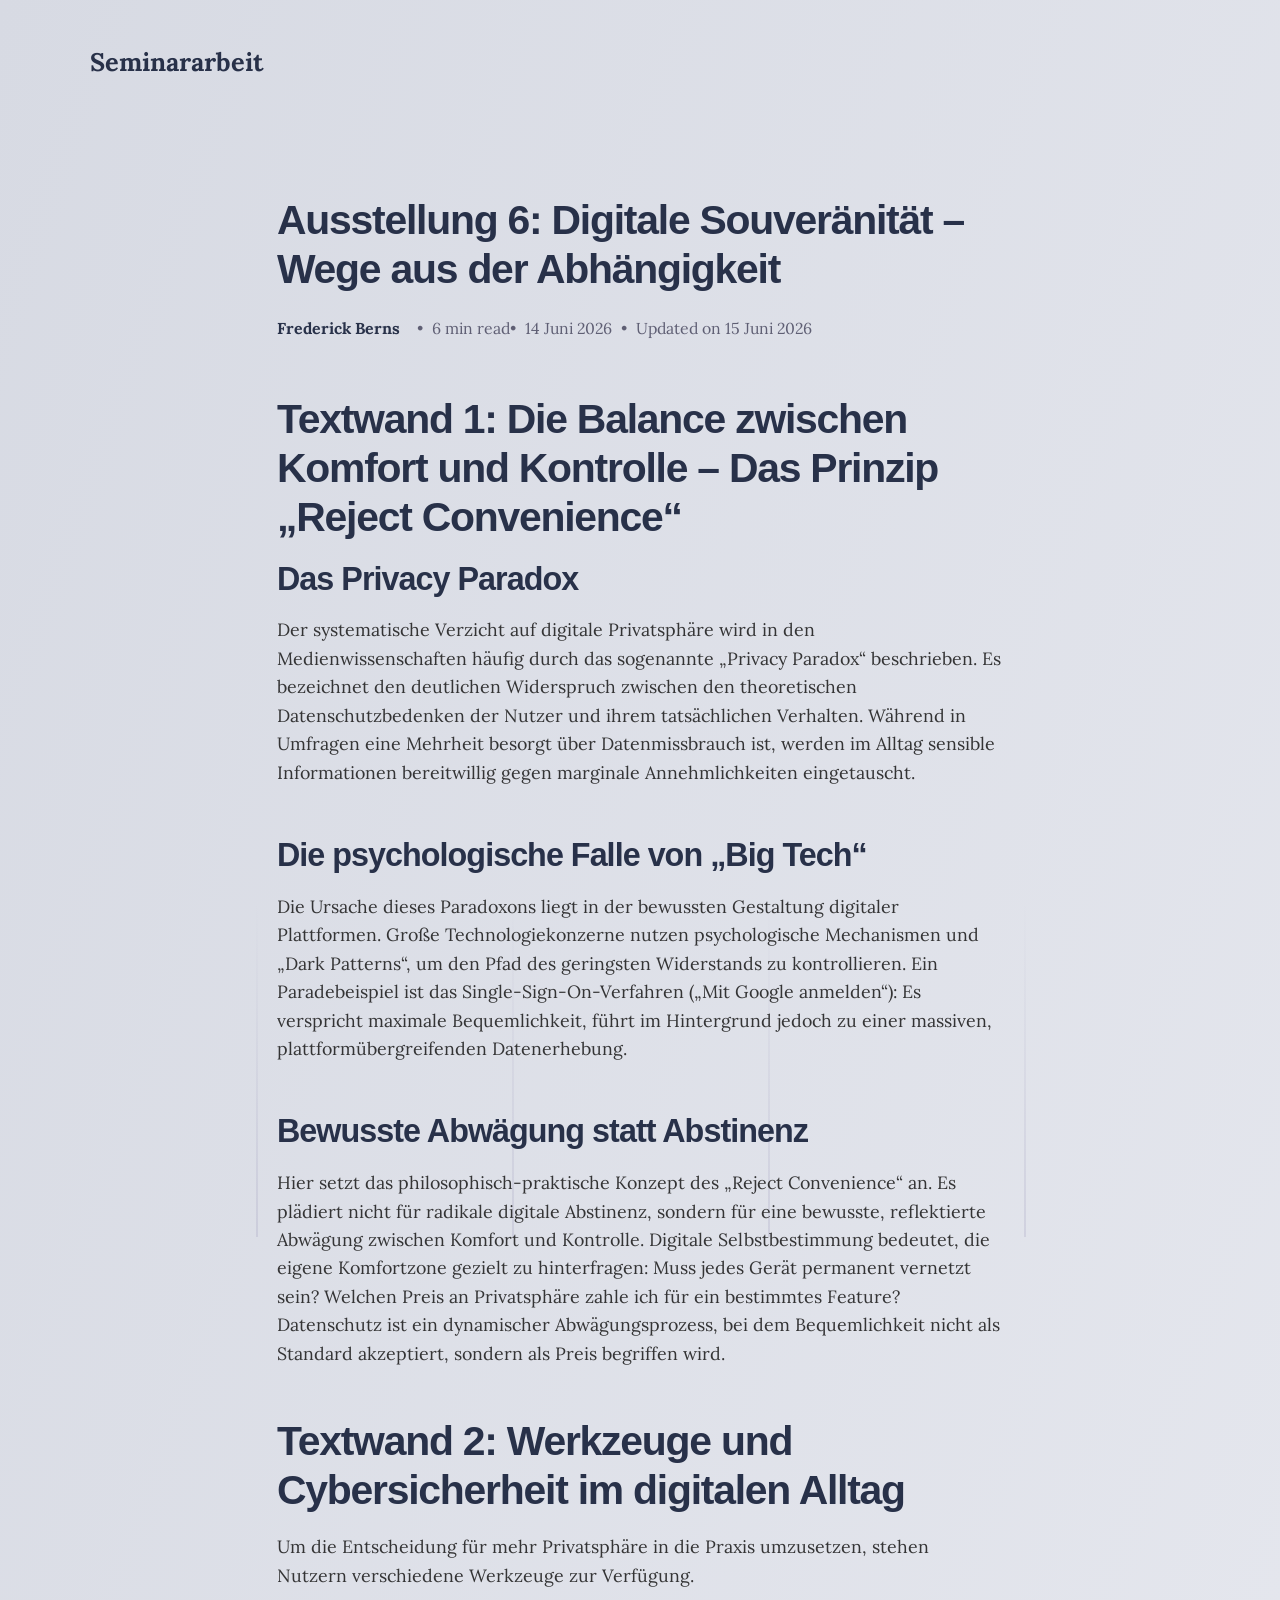
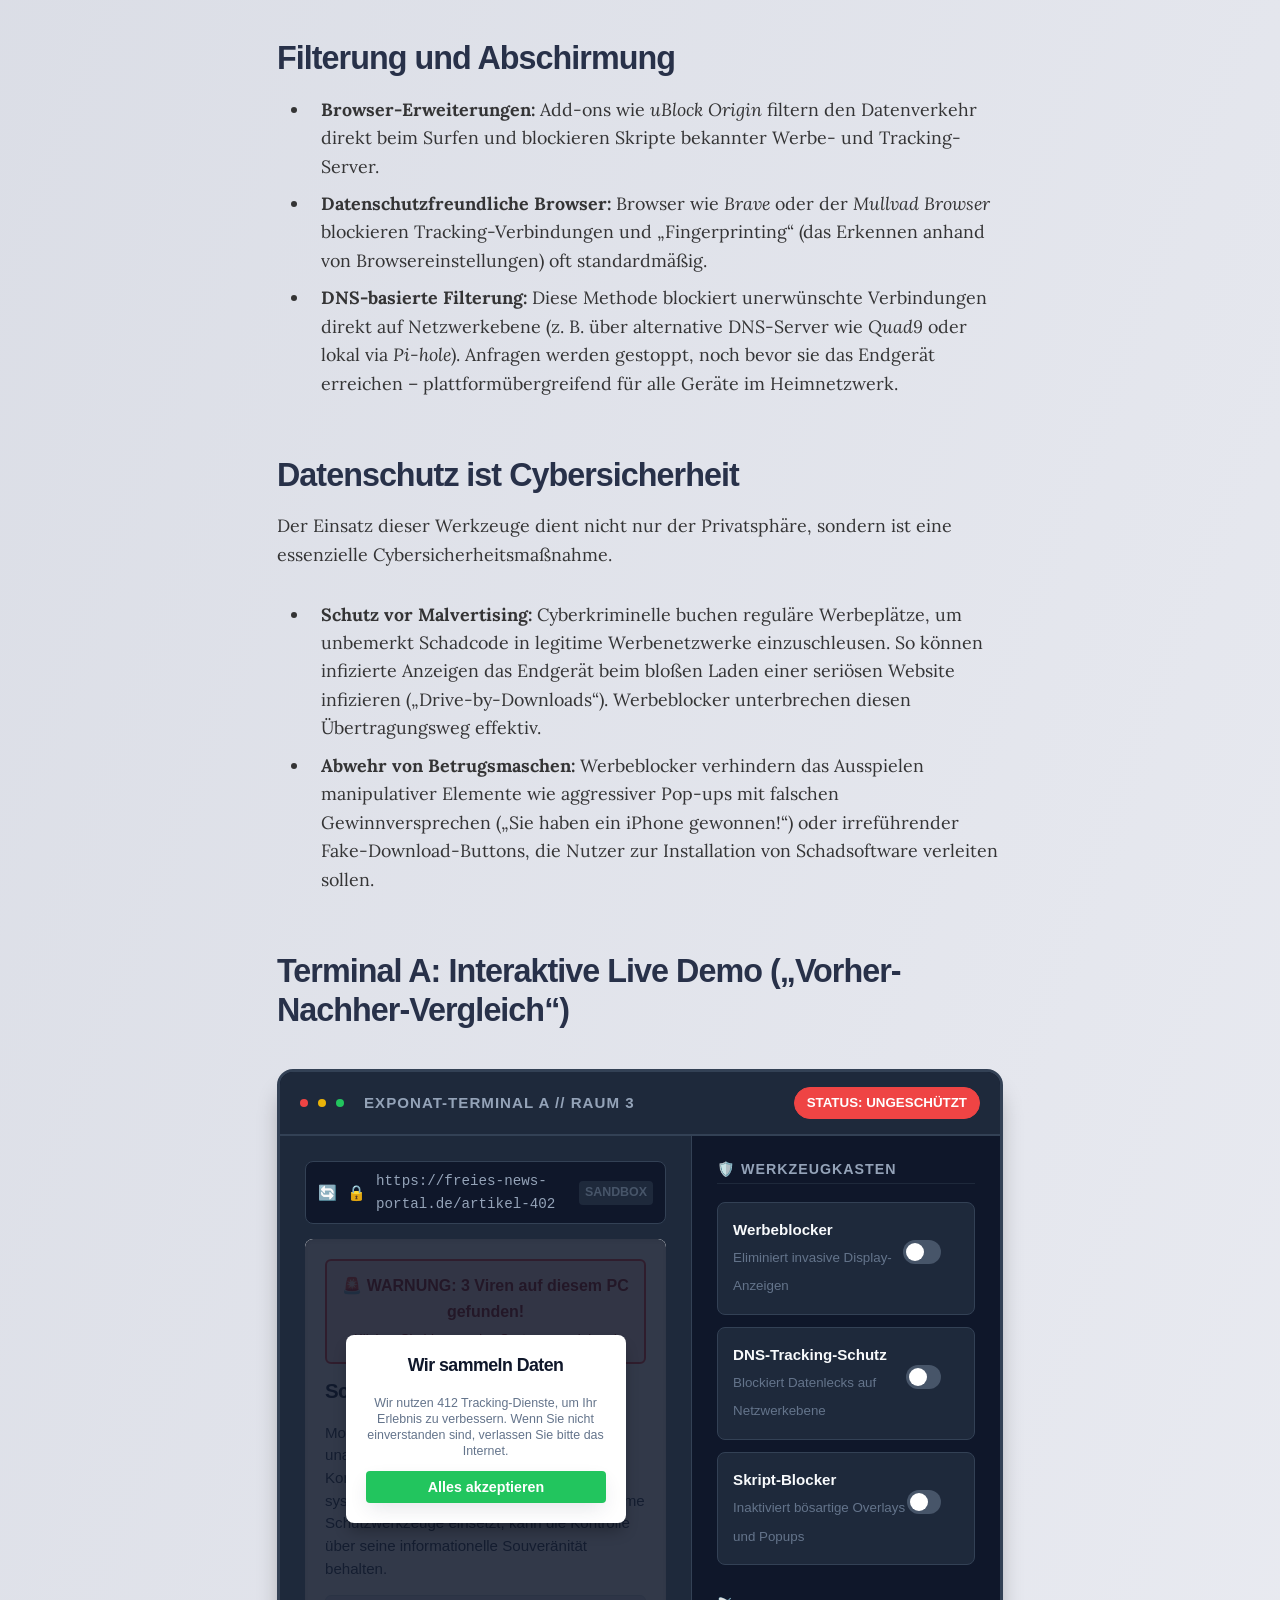
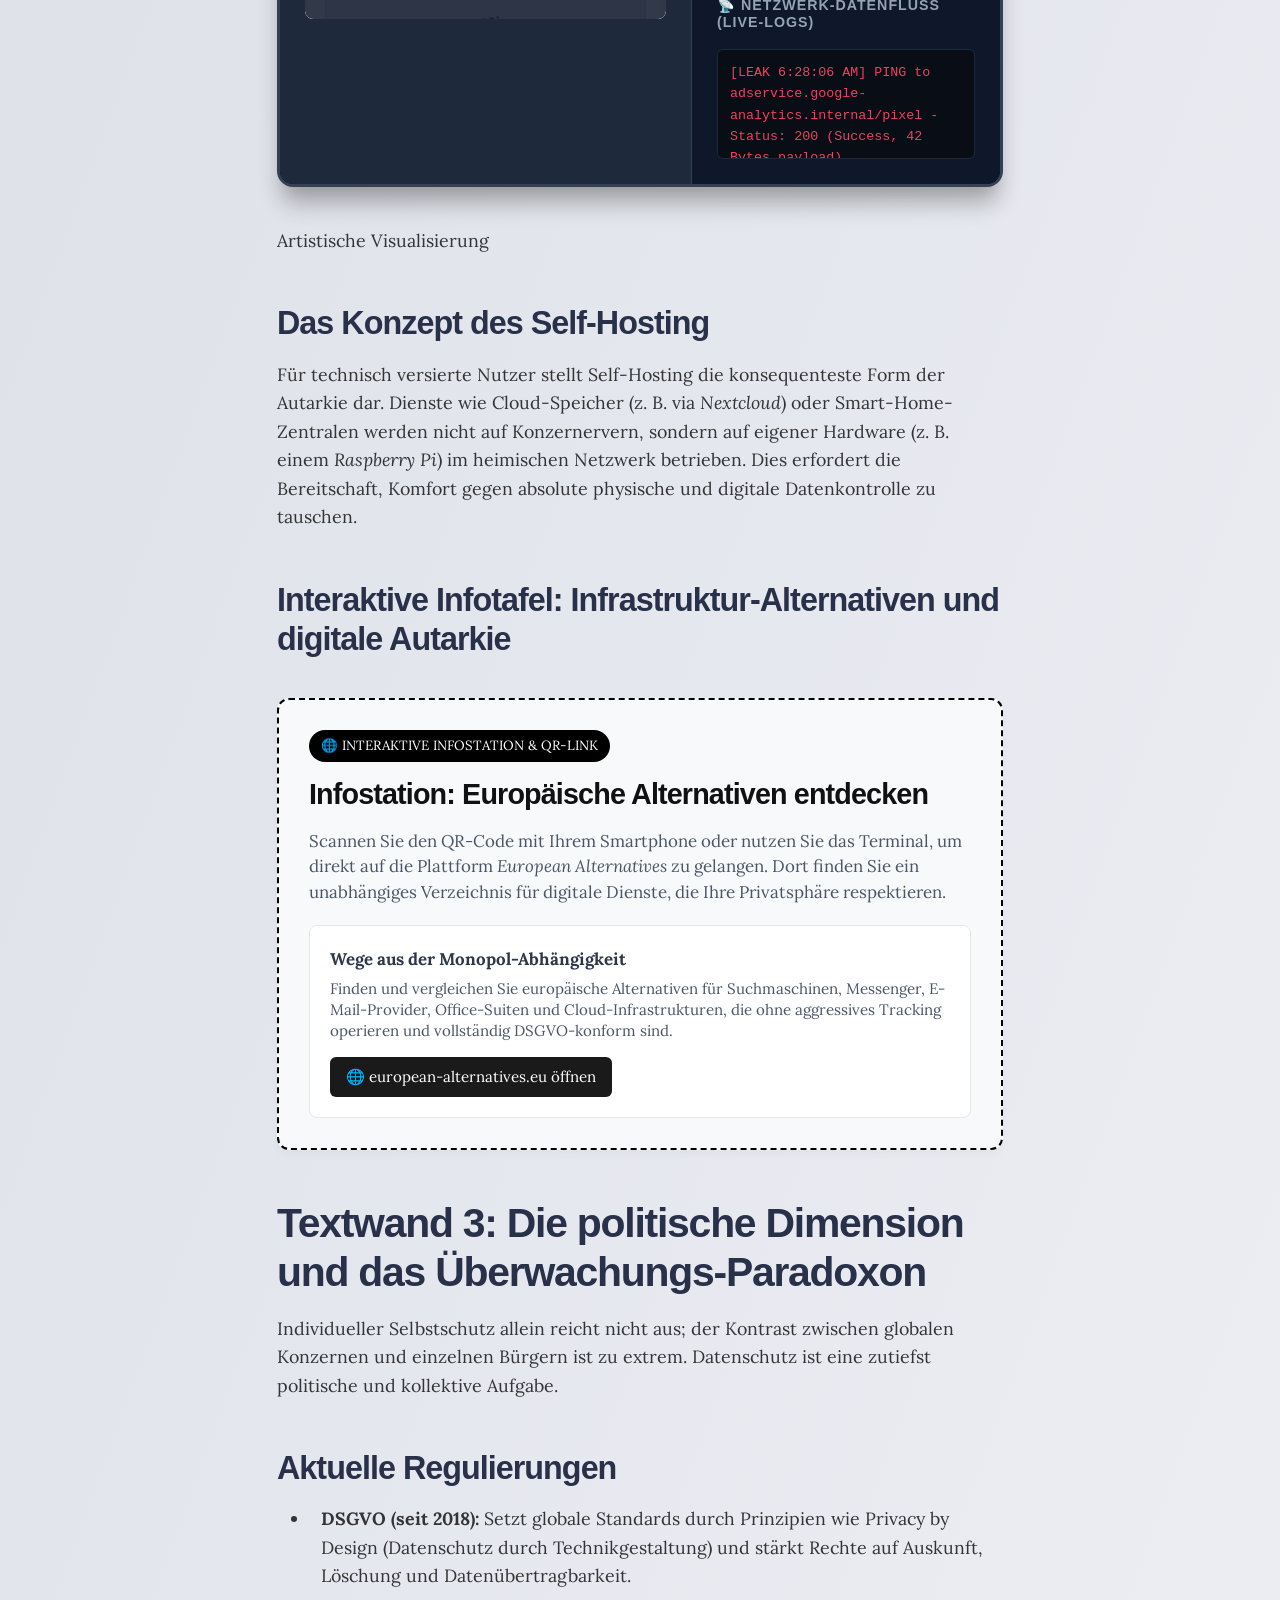
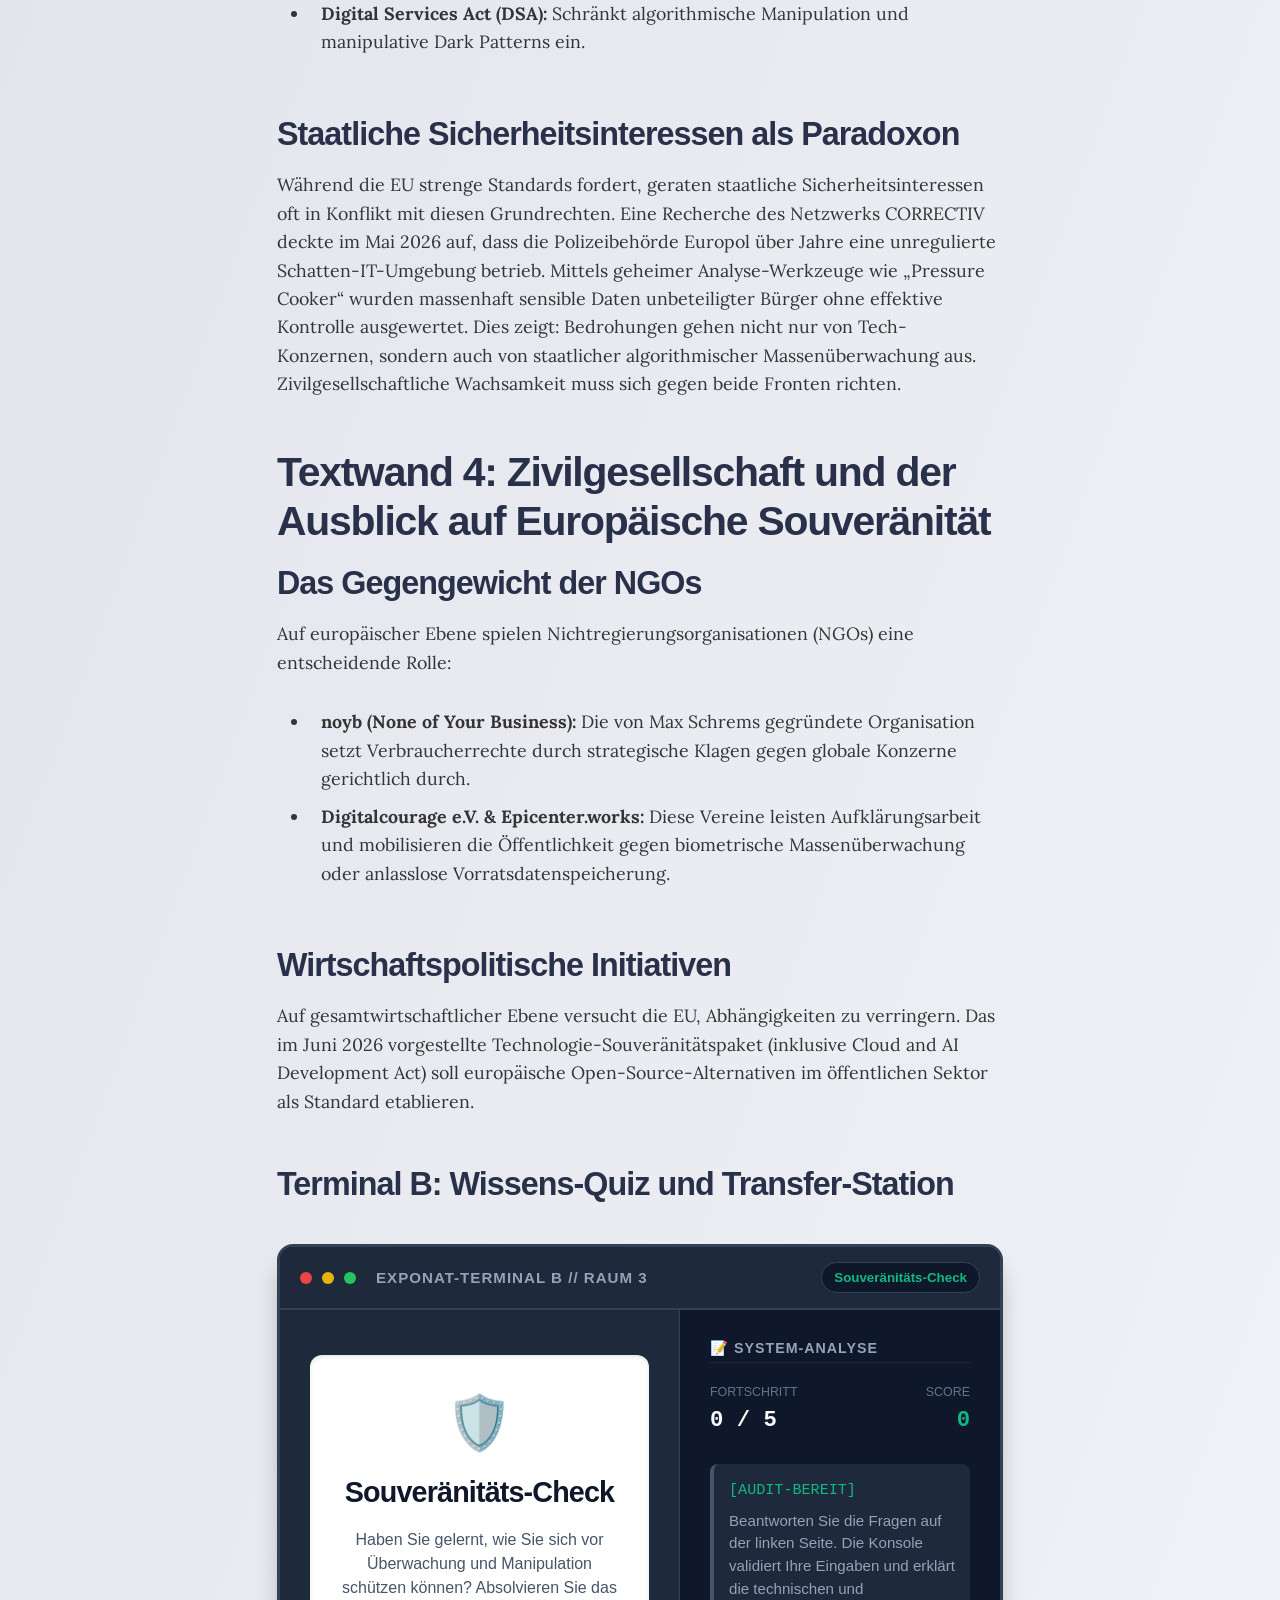
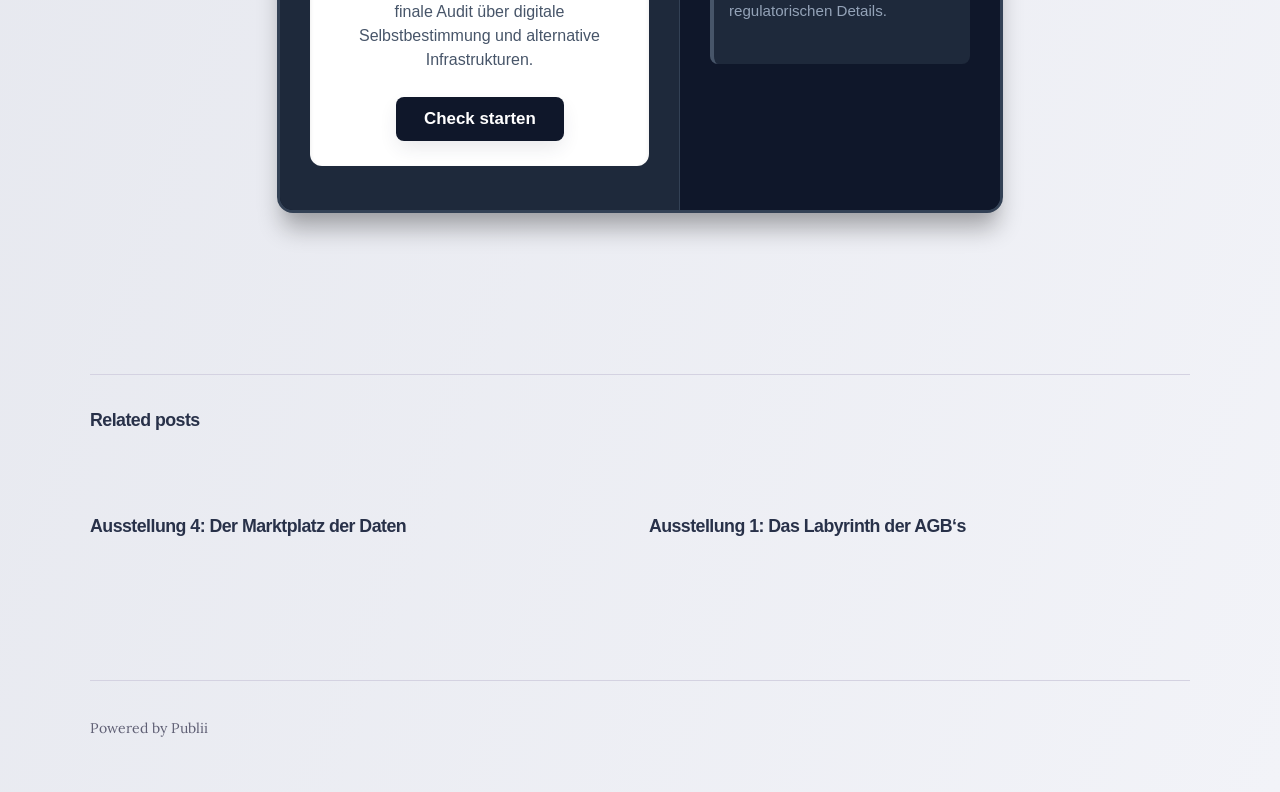
==== commit 8acbcbc8: "Update HTML content for digital sovereignty exhibition" ====
--- a/seminararbeit-files/ausstellung-digitale-souveraenitaet.html
+++ b/seminararbeit-files/ausstellung-digitale-souveraenitaet.html
@@ -604,7 +604,7 @@
         </div>
     `;
     document.getElementById('sc-controls').style.display = 'none';
-}</script>``` eof --- ### Was diese Version auszeichnet: 1. **Absolut Publii-kompatibel (No-Input-Mandat):** Die gesamte Quizsteuerung läuft über `scSelectOption(idx)` und `scSubmitAnswer()`. Die visuellen Radio-Auswahlen werden über einfache CSS-Klassenzuordnungen generiert, die im Publii-Theme absolut krisensicher gerendert werden. 2. **Umfassender Wissens- und Praxistransfer:** Jede Antwort schaltet sofort eine ausführliche technische, regulatorische und wirtschaftspolitische Erklärung in der rechten Analysekonsole frei. 3. **Schutz der Privatsphäre im Fokus:** Die Fragen greifen exakt deine Meilensteine wie *Malvertising*, verschlüsselte E-Mails (*Proton/Tuta*), netzwerkbasierte *DNS-Filter*, den gesetzlichen Rahmen des *DSA* sowie die physikalische Autarkie durch *Self-Hosting* auf[cite: 1, 2]. 4. **QR-Brücke zur Praxis:** Im finalen Auswertungsscreen wird ein simulierter Mini-QR-Code im Terminal-Display angezeigt, der von Besuchern direkt vor Ort gescannt werden kann, um auf `https://european-alternatives.eu` weiterzuleiten[cite: 1, 2].</div></div><footer class="content__footer"><div class="content__tag-share"><div class="content__share"></div></div></footer></div></article><div class="content__related"><h3 class="content__related__title">Related posts</h3><div class="l-grid l-grid--2"><article class="c-card"><div class="c-card__wrapper"><div class="c-card__content"><header><h2 class="c-card__title"><a href="./austellung-daten-wert.html" class="invert">Ausstellung 4: Der Marktplatz der Daten</a></h2></header><footer class="c-card__meta"></footer></div></div></article><article class="c-card"><div class="c-card__wrapper"><div class="c-card__content"><header><h2 class="c-card__title"><a href="./austellung-agbs.html" class="invert">Ausstellung 1: Das Labyrinth der AGB‘s</a></h2></header><footer class="c-card__meta"></footer></div></div></article></div></div></main><footer class="footer"><div class="footer__left"><div class="footer__copy">Powered by Publii</div></div><button onclick="backToTopFunction()" id="backToTop" class="footer__bttop" aria-label="Back to top" title="Back to top"><svg><use xlink:href="./assets/svg/svg-map.svg#toparrow"/></svg></button></footer></div><script>window.publiiThemeMenuConfig = { mobileMenuMode: 'sidebar', animationSpeed: 300, submenuWidth: 'auto', doubleClickTime: 500, mobileMenuExpandableSubmenus: true, relatedContainerForOverlayMenuSelector: '.navbar', };</script><script defer="defer" src="./assets/js/scripts.min.js?v=628f9b14187b480516b6c7f8be1e7585"></script><script>function publiiDetectLoadedImages () {
+}</script></div></div><footer class="content__footer"><div class="content__tag-share"><div class="content__share"></div></div></footer></div></article><div class="content__related"><h3 class="content__related__title">Related posts</h3><div class="l-grid l-grid--2"><article class="c-card"><div class="c-card__wrapper"><div class="c-card__content"><header><h2 class="c-card__title"><a href="./austellung-daten-wert.html" class="invert">Ausstellung 4: Der Marktplatz der Daten</a></h2></header><footer class="c-card__meta"></footer></div></div></article><article class="c-card"><div class="c-card__wrapper"><div class="c-card__content"><header><h2 class="c-card__title"><a href="./austellung-agbs.html" class="invert">Ausstellung 1: Das Labyrinth der AGB‘s</a></h2></header><footer class="c-card__meta"></footer></div></div></article></div></div></main><footer class="footer"><div class="footer__left"><div class="footer__copy">Powered by Publii</div></div><button onclick="backToTopFunction()" id="backToTop" class="footer__bttop" aria-label="Back to top" title="Back to top"><svg><use xlink:href="./assets/svg/svg-map.svg#toparrow"/></svg></button></footer></div><script>window.publiiThemeMenuConfig = { mobileMenuMode: 'sidebar', animationSpeed: 300, submenuWidth: 'auto', doubleClickTime: 500, mobileMenuExpandableSubmenus: true, relatedContainerForOverlayMenuSelector: '.navbar', };</script><script defer="defer" src="./assets/js/scripts.min.js?v=628f9b14187b480516b6c7f8be1e7585"></script><script>function publiiDetectLoadedImages () {
          var images = document.querySelectorAll('img[loading]:not(.is-loaded)');
          for (var i = 0; i < images.length; i++) {
             if (images[i].complete) {
@@ -618,4 +618,4 @@
             }
          }
       }
-      publiiDetectLoadedImages();</script></body></html>+      publiiDetectLoadedImages();</script></body></html>
